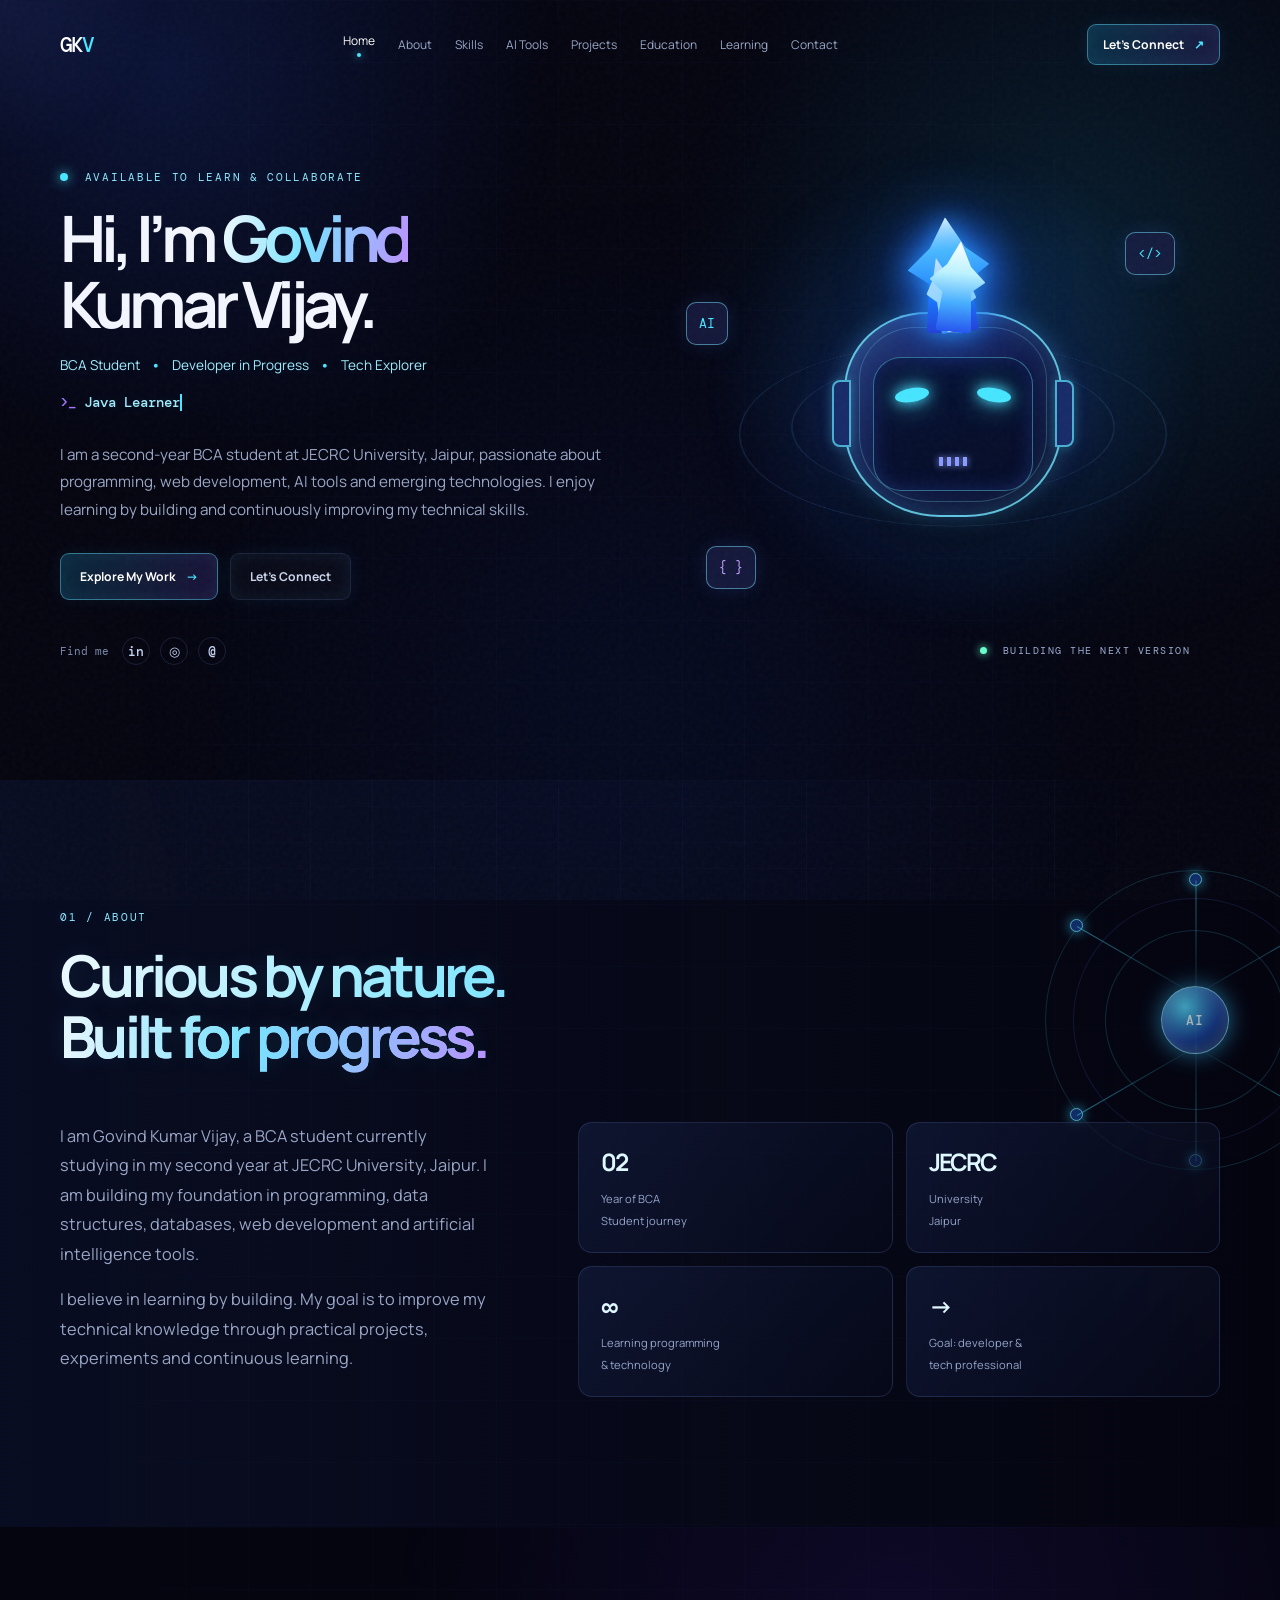
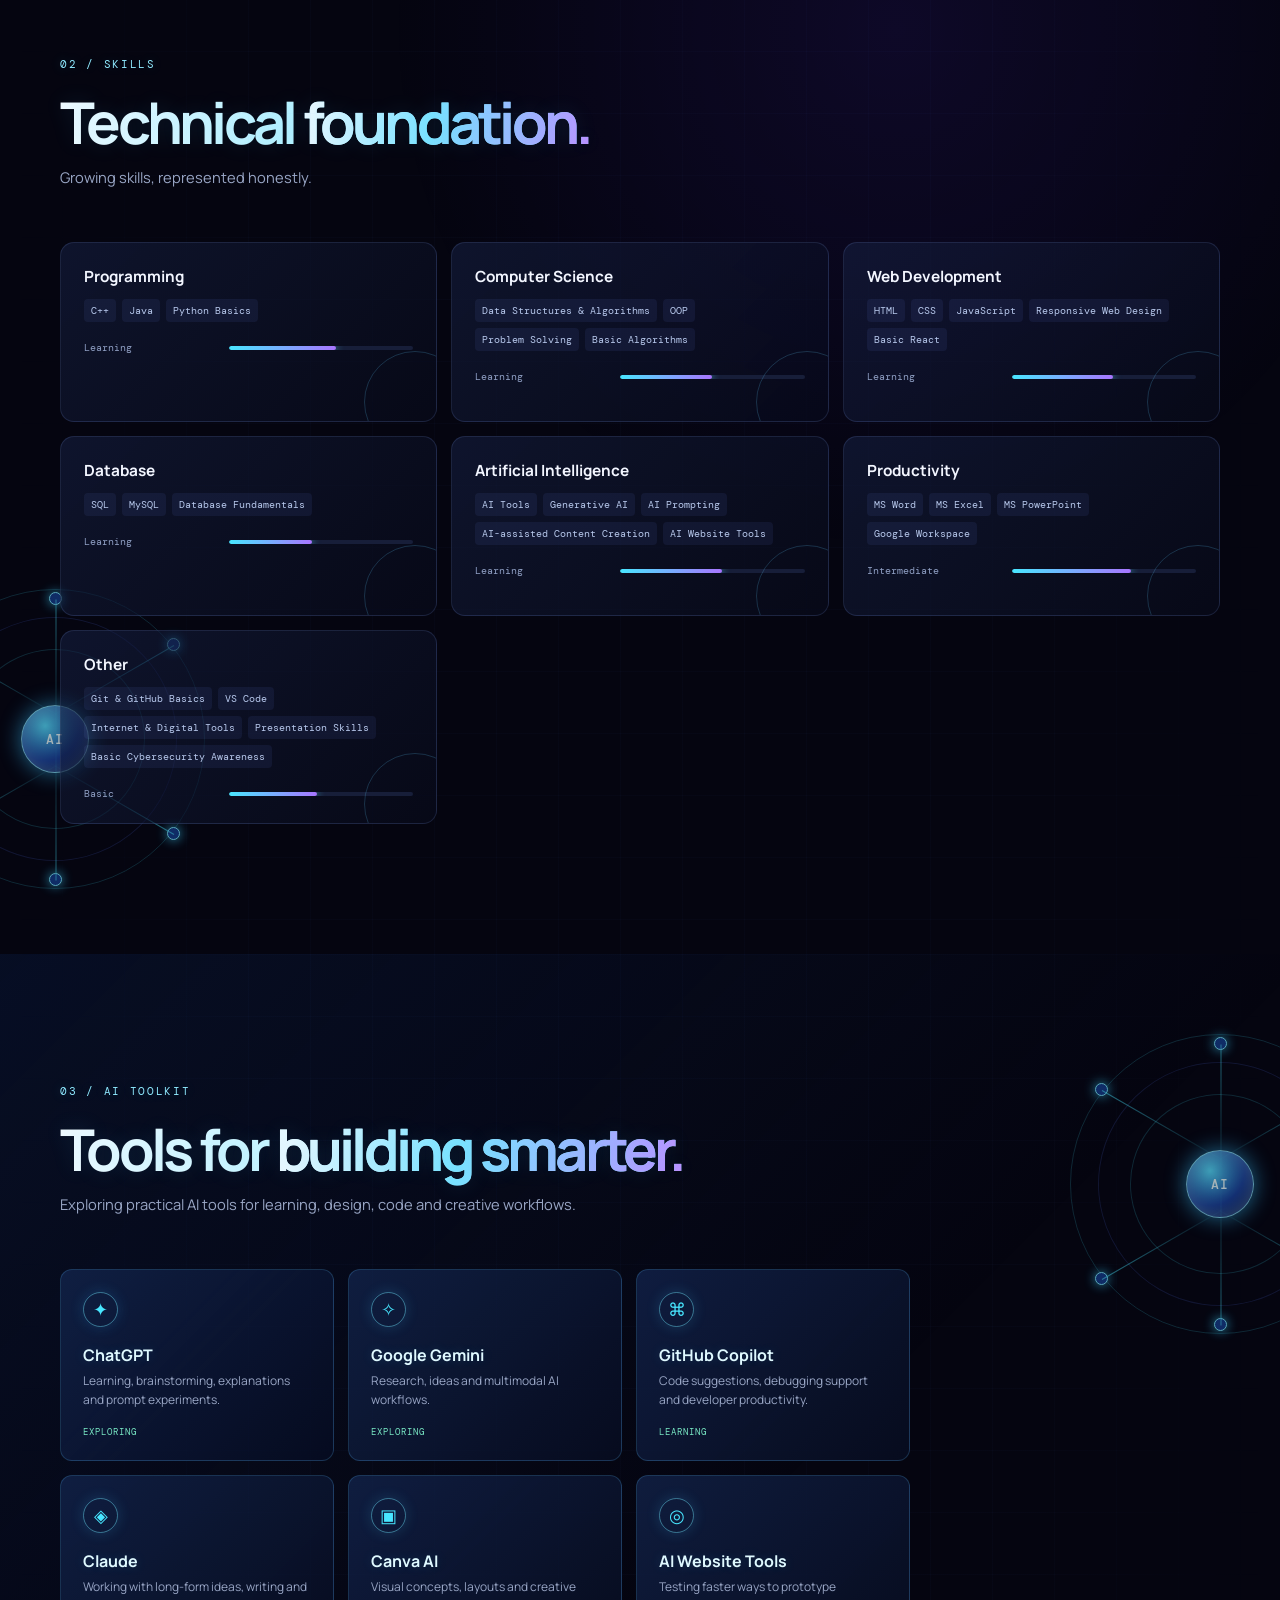
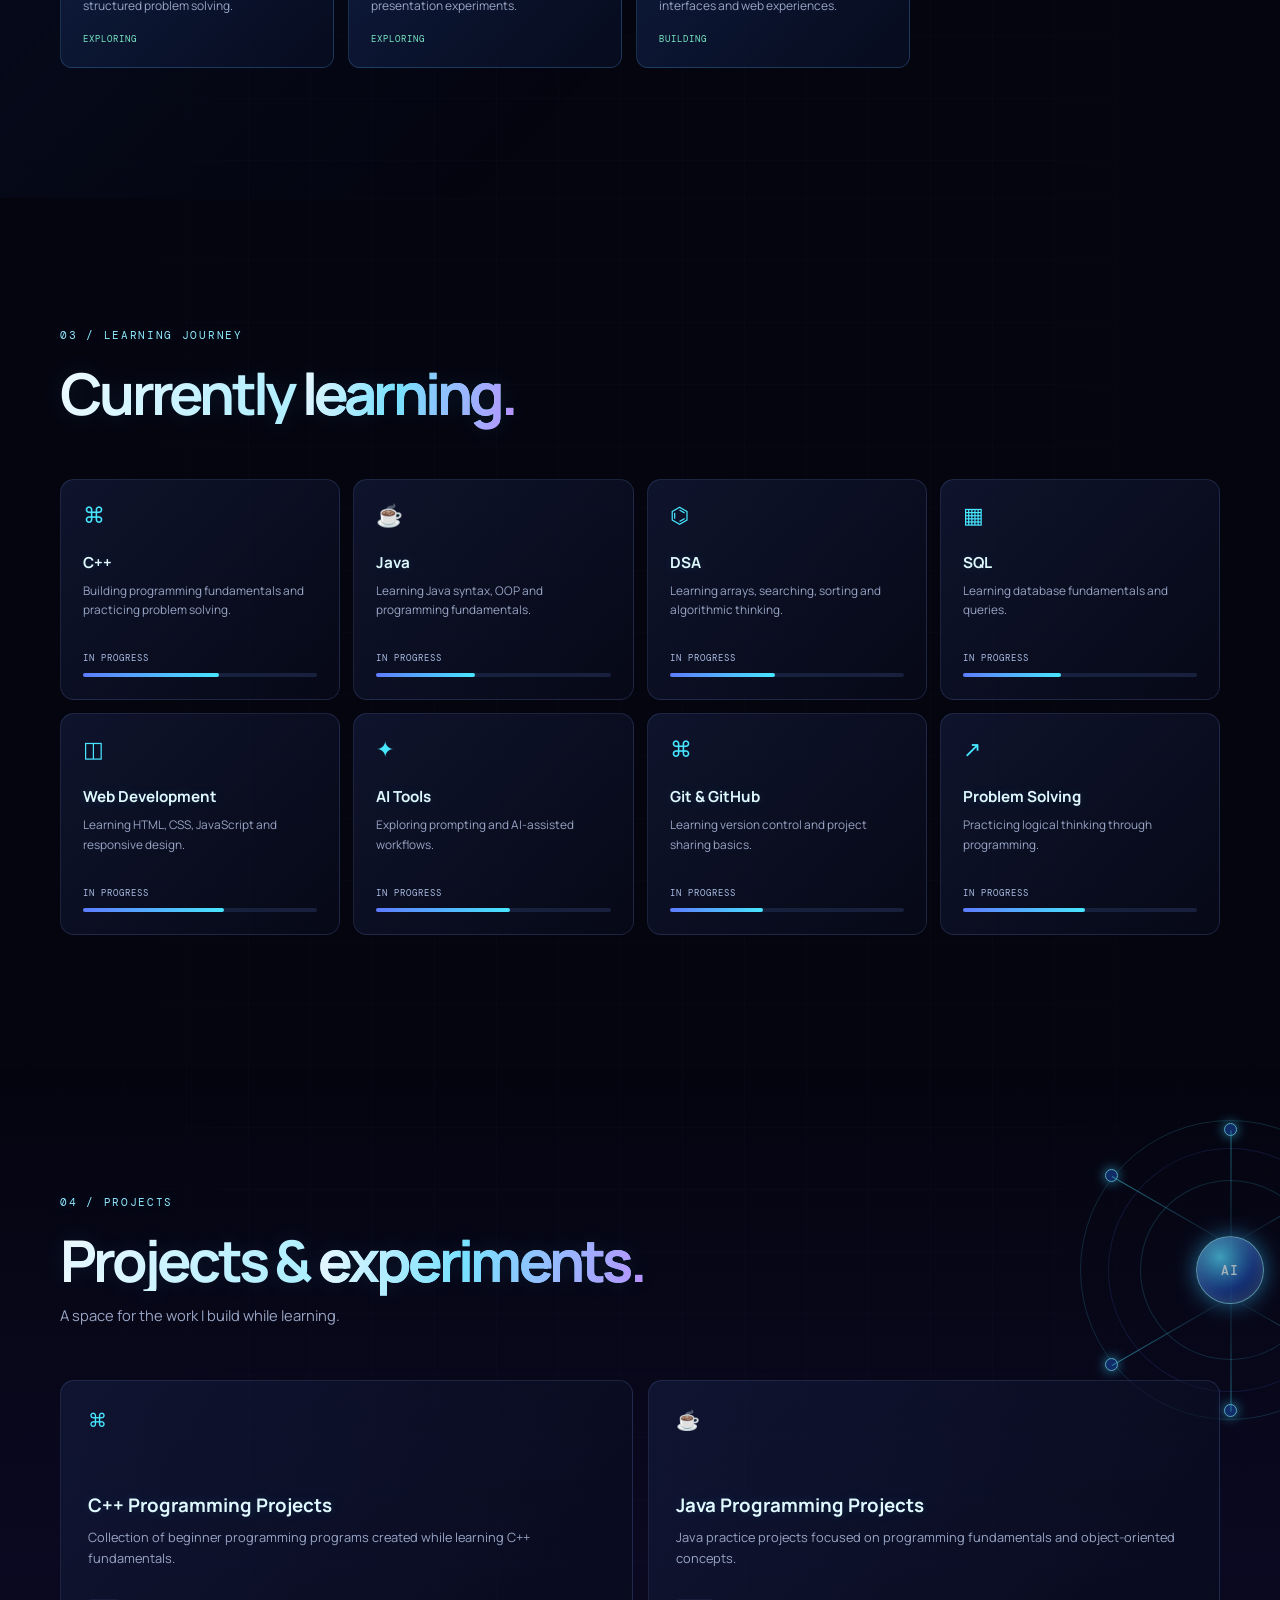
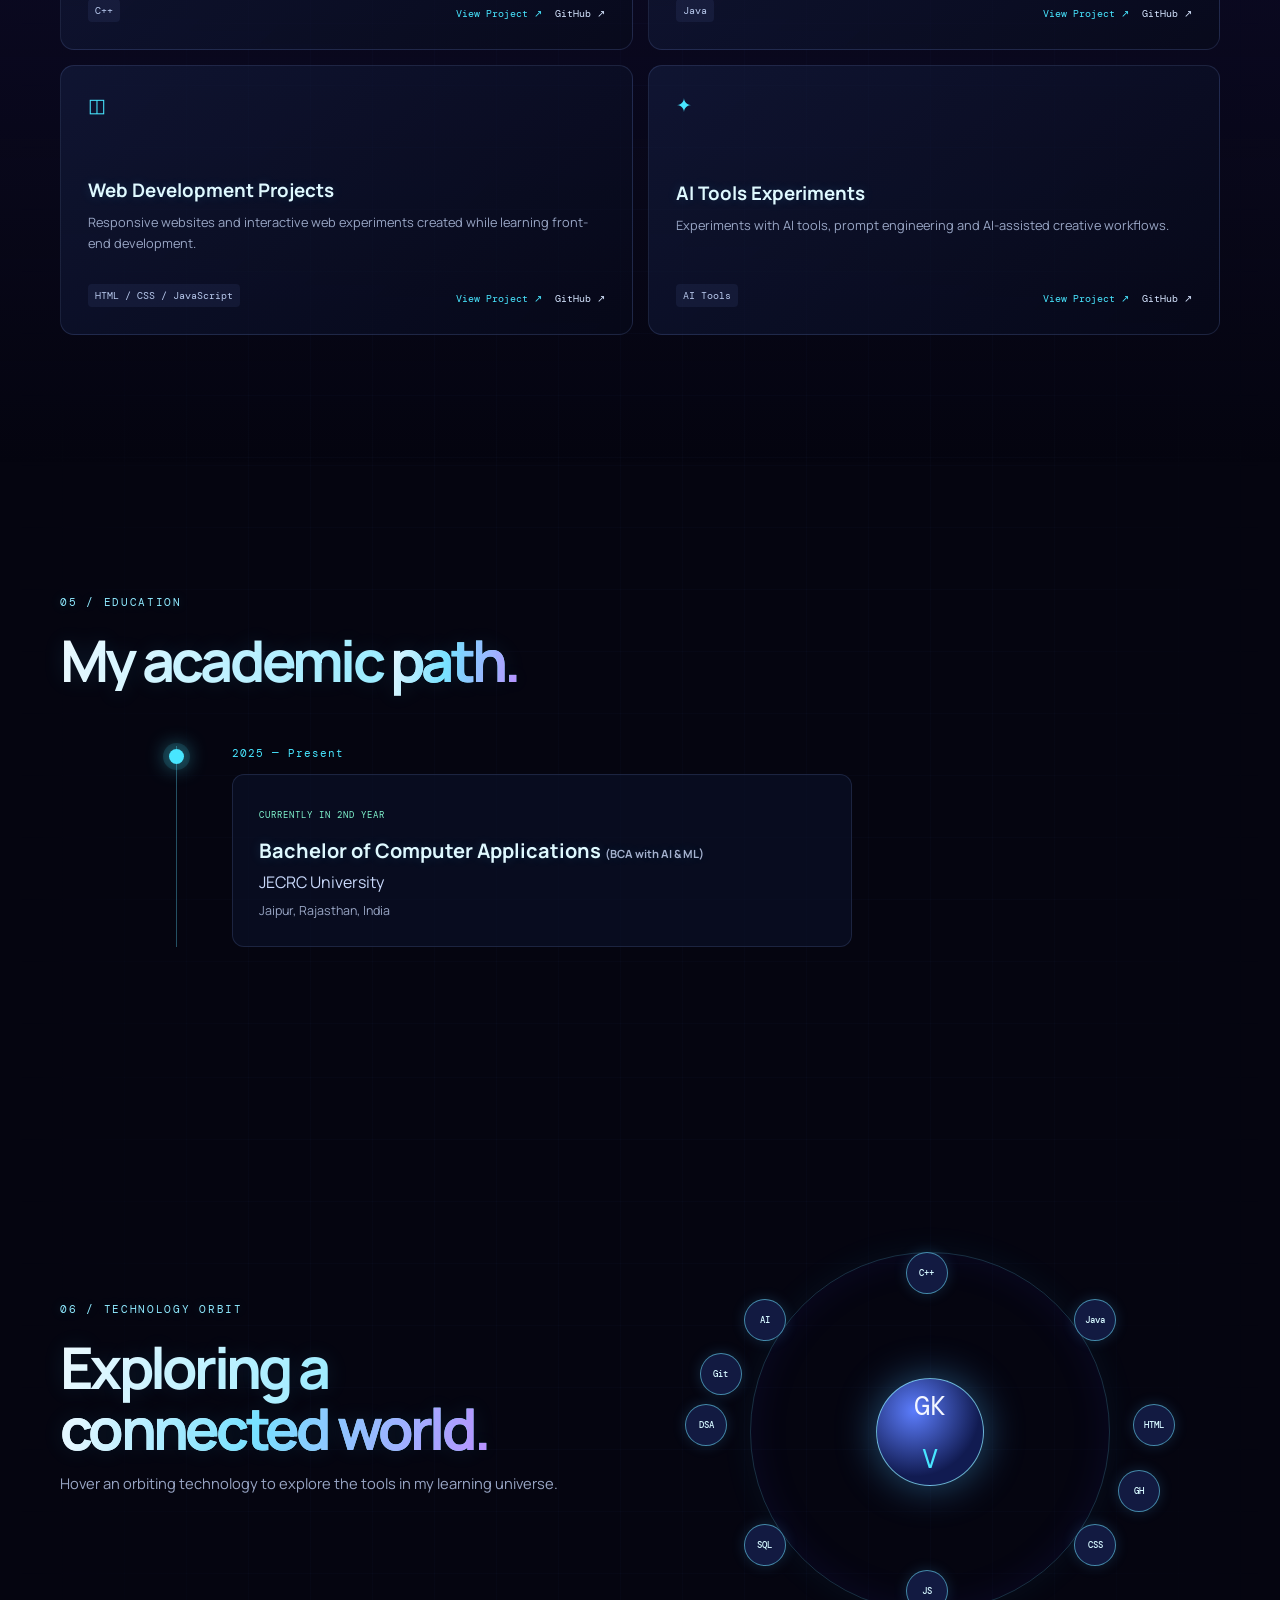
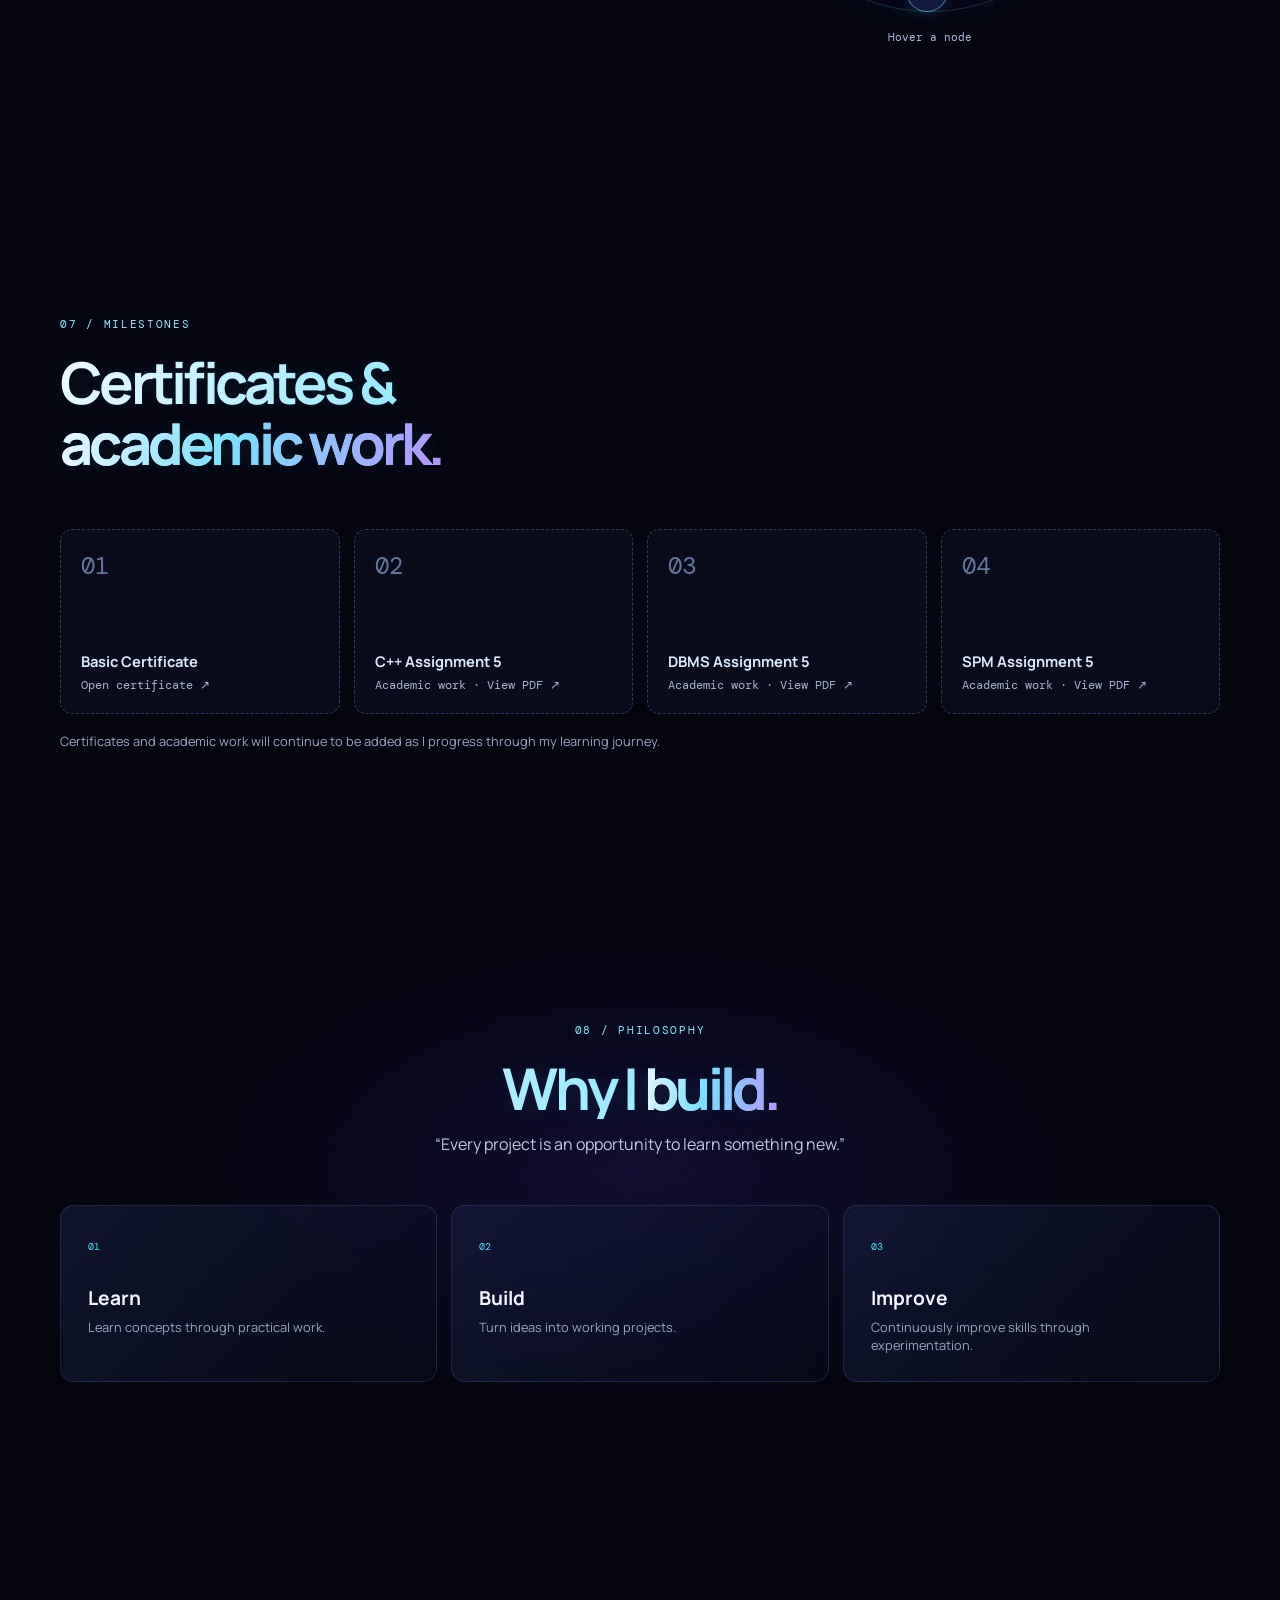
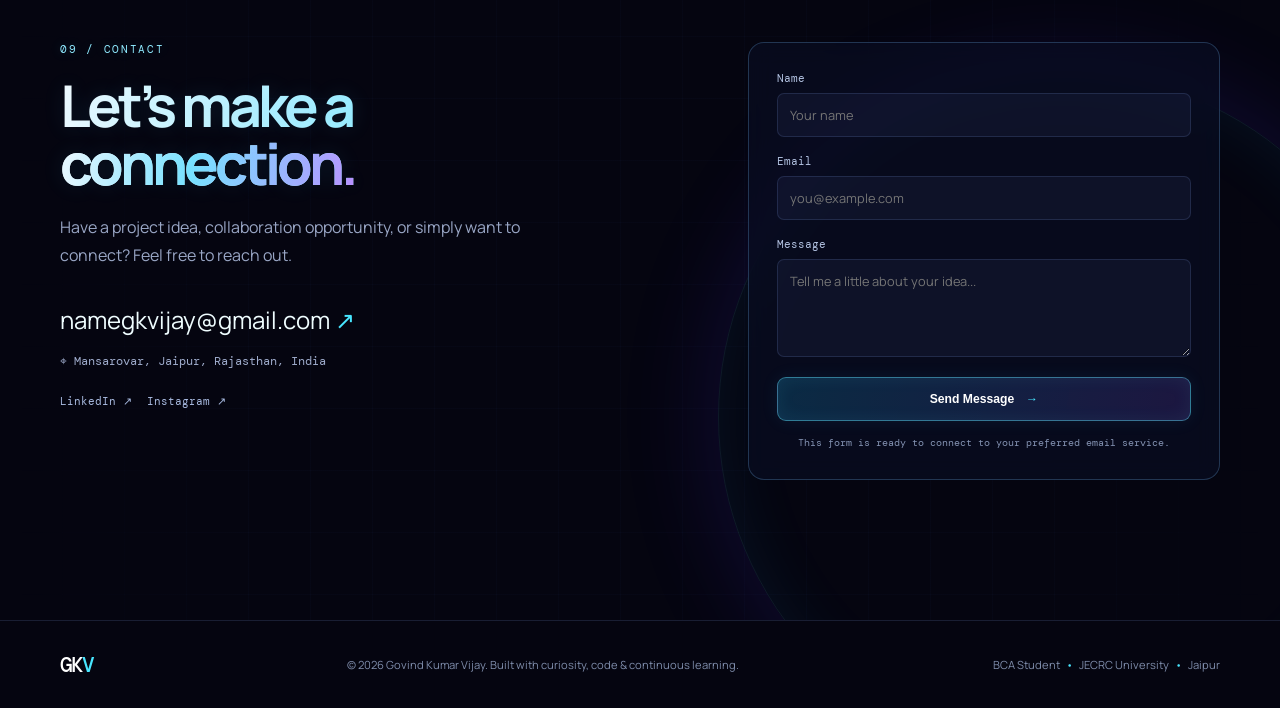
==== index.html @ e56b98c5 "Add files via upload" ====
<!doctype html>
<html lang="en">
<head>
  <meta charset="UTF-8" />
  <meta name="viewport" content="width=device-width, initial-scale=1.0" />
  <meta name="description" content="Govind Kumar Vijay — BCA student, developer in progress and technology learner." />
  <title>Govind Kumar Vijay | Portfolio</title>
  <link rel="preconnect" href="https://fonts.googleapis.com" />
  <link rel="preconnect" href="https://fonts.gstatic.com" crossorigin />
  <link href="https://fonts.googleapis.com/css2?family=DM+Mono:wght@400;500&family=Manrope:wght@400;500;600;700;800&display=swap" rel="stylesheet" />
  <link rel="stylesheet" href="style.css" />
</head>
<body>
  <div class="cursor-aura" aria-hidden="true"></div>
  <div class="cursor-flame-layer" aria-hidden="true"></div>
  <div class="noise" aria-hidden="true"></div>
  <header class="nav-wrap">
    <nav class="nav container" aria-label="Main navigation">
      <a class="brand" href="#home" aria-label="Govind Kumar Vijay home">GK<span>V</span></a>
      <button class="menu-toggle" aria-expanded="false" aria-label="Open menu"><i></i><i></i><i></i></button>
      <div class="nav-links">
        <a class="active" href="#home">Home</a><a href="#about">About</a><a href="#skills">Skills</a><a href="#ai-tools">AI Tools</a><a href="#projects">Projects</a><a href="#education">Education</a><a href="#learning">Learning</a><a href="#contact">Contact</a>
      </div>
      <a class="nav-cta magnetic" href="#contact">Let's Connect <span>↗</span></a>
    </nav>
  </header>

  <main>
    <section id="home" class="hero section-grid">
      <div class="container hero-layout">
        <div class="hero-copy reveal">
          <p class="eyebrow"><span></span> Available to learn &amp; collaborate</p>
          <h1>Hi, I’m <em>Govind</em><br />Kumar Vijay.</h1>
          <p class="hero-role">BCA Student <b>•</b> Developer in Progress <b>•</b> Tech Explorer</p>
          <div class="type-line"><span class="prompt">&gt;_</span><span id="typing"></span><span class="caret"></span></div>
          <p class="lead">I am a second-year BCA student at JECRC University, Jaipur, passionate about programming, web development, AI tools and emerging technologies. I enjoy learning by building and continuously improving my technical skills.</p>
          <div class="hero-actions"><a href="#projects" class="button primary magnetic">Explore My Work <span>→</span></a><a href="#contact" class="button ghost">Let’s Connect</a></div>
          <div class="socials"><span>Find me</span><a href="https://www.linkedin.com/in/govind-vijay-6130a7372" target="_blank" rel="noopener">in</a><a href="https://www.instagram.com/namegkv" target="_blank" rel="noopener">◎</a><a href="mailto:namegkvijay@gmail.com">@</a></div>
        </div>
        <div class="hero-visual reveal" aria-label="Holographic developer workspace illustration">
          <div class="orbit orbit-one"></div><div class="orbit orbit-two"></div>
          <div class="code-chip chip-one">&lt;/&gt;</div><div class="code-chip chip-two">{ }</div><div class="code-chip chip-three">AI</div>
          <div class="robot-stage" tabindex="0" aria-label="Interactive robot head illustration">
            <div class="aura-flame" aria-hidden="true"><i></i><i></i><i></i><i></i><span></span></div>
            <div class="robot-head">
              <span class="antenna"></span>
              <span class="ear ear-left"></span><span class="ear ear-right"></span>
              <div class="robot-face"><div class="robot-eyes"><i></i><i></i></div><div class="robot-mouth"><i></i><i></i><i></i><i></i></div></div>
            </div>
            <div class="robot-aura" aria-hidden="true"></div>
          </div>
          <div class="visual-caption"><span class="pulse"></span> BUILDING THE NEXT VERSION</div>
        </div>
      </div>
    </section>

    <section id="about" class="section about section-grid"><div class="ai-web ai-web-about" aria-hidden="true"><span class="ai-core">AI</span><i></i><i></i><i></i><i></i><i></i><i></i></div><div class="container">
      <div class="section-head reveal"><p class="eyebrow">01 / About</p><h2>Curious by nature.<br /><em>Built for progress.</em></h2></div>
      <div class="about-layout"><div class="about-copy reveal"><p>I am Govind Kumar Vijay, a BCA student currently studying in my second year at JECRC University, Jaipur. I am building my foundation in programming, data structures, databases, web development and artificial intelligence tools.</p><p>I believe in learning by building. My goal is to improve my technical knowledge through practical projects, experiments and continuous learning.</p></div><div class="stat-grid reveal"><article><strong>02</strong><span>Year of BCA<br />Student journey</span></article><article><strong>JECRC</strong><span>University<br />Jaipur</span></article><article><strong>∞</strong><span>Learning programming<br />&amp; technology</span></article><article><strong>→</strong><span>Goal: developer &amp;<br />tech professional</span></article></div></div>
    </div></section>

    <section id="skills" class="section skills section-grid"><div class="ai-web ai-web-skills" aria-hidden="true"><span class="ai-core">AI</span><i></i><i></i><i></i><i></i><i></i><i></i></div><div class="container"><div class="section-head reveal"><p class="eyebrow">02 / Skills</p><h2>Technical <em>foundation.</em></h2><p>Growing skills, represented honestly.</p></div><div id="skills-grid" class="skills-grid"></div></div></section>

    <section id="ai-tools" class="section ai-tools section-grid"><div class="ai-web ai-web-tools" aria-hidden="true"><span class="ai-core">AI</span><i></i><i></i><i></i><i></i><i></i><i></i></div><div class="container"><div class="section-head reveal"><p class="eyebrow">03 / AI Toolkit</p><h2>Tools for <em>building smarter.</em></h2><p>Exploring practical AI tools for learning, design, code and creative workflows.</p></div><div class="ai-tools-grid reveal"><article class="ai-tool-card"><span class="tool-mark">✦</span><div><h3>ChatGPT</h3><p>Learning, brainstorming, explanations and prompt experiments.</p></div><span class="tool-status">EXPLORING</span></article><article class="ai-tool-card"><span class="tool-mark">✧</span><div><h3>Google Gemini</h3><p>Research, ideas and multimodal AI workflows.</p></div><span class="tool-status">EXPLORING</span></article><article class="ai-tool-card"><span class="tool-mark">⌘</span><div><h3>GitHub Copilot</h3><p>Code suggestions, debugging support and developer productivity.</p></div><span class="tool-status">LEARNING</span></article><article class="ai-tool-card"><span class="tool-mark">◈</span><div><h3>Claude</h3><p>Working with long-form ideas, writing and structured problem solving.</p></div><span class="tool-status">EXPLORING</span></article><article class="ai-tool-card"><span class="tool-mark">▣</span><div><h3>Canva AI</h3><p>Visual concepts, layouts and creative presentation experiments.</p></div><span class="tool-status">EXPLORING</span></article><article class="ai-tool-card"><span class="tool-mark">◎</span><div><h3>AI Website Tools</h3><p>Testing faster ways to prototype interfaces and web experiences.</p></div><span class="tool-status">BUILDING</span></article></div></div></section>

    <section id="learning" class="section learning section-grid"><div class="container"><div class="section-head reveal"><p class="eyebrow">03 / Learning Journey</p><h2>Currently <em>learning.</em></h2></div><div id="learning-grid" class="learning-grid"></div></div></section>

    <section id="projects" class="section projects section-grid"><div class="ai-web ai-web-projects" aria-hidden="true"><span class="ai-core">AI</span><i></i><i></i><i></i><i></i><i></i><i></i></div><div class="container"><div class="section-head reveal"><p class="eyebrow">04 / Projects</p><h2>Projects &amp; <em>experiments.</em></h2><p>A space for the work I build while learning.</p></div><div id="projects-grid" class="projects-grid"></div></div></section>

    <section id="education" class="section education section-grid"><div class="container"><div class="section-head reveal"><p class="eyebrow">05 / Education</p><h2>My academic <em>path.</em></h2></div><div class="timeline reveal"><div class="time-node"></div><div class="time-date">2025 — Present</div><div class="time-card"><span class="status">CURRENTLY IN 2ND YEAR</span><h3>Bachelor of Computer Applications <small>(BCA with AI &amp; ML)</small></h3><p>JECRC University</p><span>Jaipur, Rajasthan, India</span></div></div></div></section>

    <section class="section orbit-section section-grid"><div class="container orbit-layout"><div class="section-head reveal"><p class="eyebrow">06 / Technology Orbit</p><h2>Exploring a<br /><em>connected world.</em></h2><p>Hover an orbiting technology to explore the tools in my learning universe.</p></div><div class="tech-orbit reveal"><div class="orbit-ring"></div><div class="orbit-center">GK<span>V</span></div><div class="orbit-items"><button data-tech="C++ — programming fundamentals">C++</button><button data-tech="Java — OOP &amp; core syntax">Java</button><button data-tech="HTML — semantic structure">HTML</button><button data-tech="CSS — responsive styling">CSS</button><button data-tech="JavaScript — web interactivity">JS</button><button data-tech="SQL — database querying">SQL</button><button data-tech="DSA — algorithmic thinking">DSA</button><button data-tech="AI — tools &amp; workflows">AI</button><button data-tech="Git — version control basics">Git</button><button data-tech="GitHub — project sharing">GH</button></div><p class="tech-tooltip">Hover a node</p></div></div></section>

    <section class="section certificates section-grid"><div class="container"><div class="section-head reveal"><p class="eyebrow">07 / Milestones</p><h2>Certificates &amp;<br /><em>academic work.</em></h2></div><div class="certificate-grid reveal"><a class="certificate certificate-link" href="assets/documents/govind-kumar-vijay-certificate.pdf" target="_blank"><span>01</span><div><strong>Basic Certificate</strong><p>Open certificate ↗</p></div></a><a class="certificate certificate-link" href="assets/documents/cpp-assignment-5.pdf" target="_blank"><span>02</span><div><strong>C++ Assignment 5</strong><p>Academic work · View PDF ↗</p></div></a><a class="certificate certificate-link" href="assets/documents/dbms-assignment-5.pdf" target="_blank"><span>03</span><div><strong>DBMS Assignment 5</strong><p>Academic work · View PDF ↗</p></div></a><a class="certificate certificate-link" href="assets/documents/spm-assignment-5.pdf" target="_blank"><span>04</span><div><strong>SPM Assignment 5</strong><p>Academic work · View PDF ↗</p></div></a></div><p class="future-note">Certificates and academic work will continue to be added as I progress through my learning journey.</p></div></section>

    <section class="section why section-grid"><div class="container"><div class="why-intro reveal"><p class="eyebrow">08 / Philosophy</p><h2>Why I <em>build.</em></h2><p>“Every project is an opportunity to learn something new.”</p></div><div class="why-cards reveal"><article><b>01</b><h3>Learn</h3><p>Learn concepts through practical work.</p></article><article><b>02</b><h3>Build</h3><p>Turn ideas into working projects.</p></article><article><b>03</b><h3>Improve</h3><p>Continuously improve skills through experimentation.</p></article></div></div></section>

    <section id="contact" class="section contact section-grid"><div class="contact-orb"></div><div class="container contact-layout"><div class="contact-copy reveal"><p class="eyebrow">09 / Contact</p><h2>Let’s make a<br /><em>connection.</em></h2><p>Have a project idea, collaboration opportunity, or simply want to connect? Feel free to reach out.</p><a class="email-link" href="mailto:namegkvijay@gmail.com">namegkvijay@gmail.com <span>↗</span></a><p class="location">⌖ Mansarovar, Jaipur, Rajasthan, India</p><div class="contact-social"><a href="https://www.linkedin.com/in/govind-vijay-6130a7372" target="_blank" rel="noopener">LinkedIn ↗</a><a href="https://www.instagram.com/namegkv" target="_blank" rel="noopener">Instagram ↗</a></div></div><form class="contact-form reveal" id="contact-form" novalidate><label>Name<input required name="name" placeholder="Your name" /></label><label>Email<input required name="email" type="email" placeholder="you@example.com" /></label><label>Message<textarea required name="message" rows="4" placeholder="Tell me a little about your idea..."></textarea></label><button class="button primary magnetic" type="submit">Send Message <span>→</span></button><p class="form-note" id="form-note">This form is ready to connect to your preferred email service.</p></form></div></section>
  </main>
  <footer><div class="container"><a class="brand" href="#home">GK<span>V</span></a><p>© 2026 Govind Kumar Vijay. Built with curiosity, code &amp; continuous learning.</p><span>BCA Student <i>•</i> JECRC University <i>•</i> Jaipur</span></div></footer>
  <script src="script.js"></script>
</body>
</html>
---- style.css ----
/* Portfolio system: dark aura, deliberately restrained for readability. */
:root{--bg:#050510;--panel:#0b1020;--text:#f3f6ff;--muted:#99a6c5;--line:rgba(141,171,255,.15);--cyan:#48e6ff;--blue:#5e7cff;--violet:#a875ff;--font:'Manrope',sans-serif;--mono:'DM Mono',monospace}*{box-sizing:border-box}html{scroll-behavior:smooth}body{margin:0;background:var(--bg);color:var(--text);font-family:var(--font);overflow-x:hidden}body:before{content:'';position:fixed;inset:0;background:radial-gradient(circle at 13% 8%,rgba(83,80,255,.12),transparent 25rem),radial-gradient(circle at 84% 28%,rgba(34,200,255,.09),transparent 25rem);pointer-events:none;z-index:-2}.noise{position:fixed;inset:0;pointer-events:none;opacity:.035;z-index:5;background-image:url("data:image/svg+xml,%3Csvg viewBox='0 0 220 220' xmlns='http://www.w3.org/2000/svg'%3E%3Cfilter id='n'%3E%3CfeTurbulence type='fractalNoise' baseFrequency='.9' numOctaves='3' stitchTiles='stitch'/%3E%3C/filter%3E%3Crect width='100%25' height='100%25' filter='url(%23n)' opacity='.9'/%3E%3C/svg%3E")}.container{width:min(1160px,calc(100% - 48px));margin:auto}.section{position:relative;padding:130px 0;overflow:hidden}.section-grid:before{content:'';position:absolute;inset:0;background-image:linear-gradient(rgba(104,149,255,.025) 1px,transparent 1px),linear-gradient(90deg,rgba(104,149,255,.025) 1px,transparent 1px);background-size:62px 62px;mask-image:linear-gradient(to right,transparent,black 20%,black 80%,transparent);pointer-events:none}.nav-wrap{position:fixed;z-index:10;top:0;left:0;width:100%;padding:18px 0;transition:.3s}.nav-wrap.scrolled{background:rgba(5,5,16,.72);backdrop-filter:blur(18px);border-bottom:1px solid var(--line);padding:10px 0}.nav{height:52px;display:flex;align-items:center;justify-content:space-between}.brand{font-family:var(--mono);font-weight:500;font-size:1.3rem;text-decoration:none;color:#fff;letter-spacing:-2px}.brand span{color:var(--cyan)}.nav-links{display:flex;align-items:center;gap:23px}.nav-links a{font-size:.75rem;color:var(--muted);text-decoration:none;transition:.2s}.nav-links a:hover,.nav-links a.active{color:white}.nav-links a.active:after{content:'';display:block;width:4px;height:4px;margin:4px auto 0;border-radius:50%;background:var(--cyan);box-shadow:0 0 8px var(--cyan)}.nav-cta,.button{border:1px solid rgba(99,230,255,.44);background:linear-gradient(100deg,rgba(30,192,255,.18),rgba(138,88,255,.16));box-shadow:inset 0 0 18px rgba(84,216,255,.08),0 0 18px rgba(59,188,255,.08);color:#fff;text-decoration:none;border-radius:9px;padding:11px 15px;font-size:.76rem;font-weight:700;transition:.25s}.nav-cta:hover,.button.primary:hover{box-shadow:0 0 25px rgba(81,218,255,.28);transform:translateY(-2px)}.nav-cta span,.button span{margin-left:8px;color:var(--cyan)}.menu-toggle{display:none}.hero{min-height:780px;padding:135px 0 80px;display:flex;align-items:center}.hero:after{content:'';position:absolute;width:520px;height:520px;border-radius:50%;right:5%;top:130px;background:radial-gradient(circle,rgba(92,72,255,.21),transparent 65%);filter:blur(15px);animation:breathe 6s ease-in-out infinite}.hero-layout{display:grid;grid-template-columns:1.08fr .92fr;align-items:center;position:relative;z-index:1}.eyebrow{font-family:var(--mono);font-size:.68rem;letter-spacing:1.7px;text-transform:uppercase;color:#aab9dd;margin:0 0 21px}.eyebrow span{display:inline-block;width:8px;height:8px;background:var(--cyan);border-radius:50%;margin-right:8px;box-shadow:0 0 12px var(--cyan)}h1,h2,h3,p{margin-top:0}h1{font-size:clamp(3rem,5vw,5.25rem);line-height:1.04;letter-spacing:-.08em;margin:0 0 18px}em{font-style:normal;background:linear-gradient(100deg,#e9f8ff 5%,#7be3ff 45%,#bd91ff);-webkit-background-clip:text;background-clip:text;color:transparent}.hero-role{font-size:.85rem;color:#b3c1df;margin:0 0 20px}.hero-role b{color:var(--cyan);margin:0 8px}.type-line{font:500 .85rem var(--mono);height:27px;color:var(--cyan)}.prompt{color:var(--violet);margin-right:8px}.caret{border-right:2px solid var(--cyan);animation:blink .8s step-end infinite}.lead{font-size:.95rem;line-height:1.8;color:var(--muted);max-width:570px;margin:20px 0 30px}.hero-actions{display:flex;gap:12px}.button{display:inline-block;padding:14px 19px}.button.ghost{background:rgba(255,255,255,.025);border-color:var(--line);color:#cbd5ec}.socials{display:flex;gap:10px;align-items:center;margin-top:37px}.socials span{font: .68rem var(--mono);color:#7b89aa;margin-right:3px}.socials a{width:28px;height:28px;display:grid;place-items:center;border:1px solid var(--line);border-radius:50%;text-decoration:none;color:#c5d4f4;font:500 .8rem var(--mono);transition:.2s}.socials a:hover{color:var(--cyan);border-color:var(--cyan);box-shadow:0 0 13px rgba(72,230,255,.25)}.hero-visual{height:480px;position:relative;perspective:1000px}.orbit{position:absolute;border:1px solid rgba(94,168,255,.2);border-radius:50%;left:50%;top:50%;transform:translate(-50%,-50%) rotateX(65deg);animation:spin 11s linear infinite}.orbit-one{width:420px;height:420px}.orbit-two{width:320px;height:320px;animation-direction:reverse;animation-duration:8s}.holo-laptop{position:absolute;width:350px;left:50%;top:52%;transform:translate(-50%,-50%) rotateX(7deg) rotateY(-13deg);filter:drop-shadow(0 35px 25px rgba(0,0,0,.65));animation:float 5s ease-in-out infinite}.screen{height:225px;border:2px solid rgba(106,235,255,.65);border-radius:13px 13px 4px 4px;background:linear-gradient(135deg,rgba(16,37,78,.92),rgba(12,10,35,.95));box-shadow:inset 0 0 30px rgba(57,171,255,.2),0 0 38px rgba(67,191,255,.2);padding:37px 23px;position:relative;overflow:hidden}.screen:after{content:'';position:absolute;inset:0;background:linear-gradient(110deg,transparent 30%,rgba(135,240,255,.12),transparent 55%);transform:translateX(-100%);animation:scan 5s infinite}.screen-bar{position:absolute;top:13px;left:14px;display:flex;gap:5px}.screen-bar i{width:5px;height:5px;background:#7cf1ff;border-radius:50%}.screen code{font: .63rem/1.8 var(--mono);color:#d6eaff}.screen code b{color:#5d7095;font-weight:400}.screen code span{color:#c698ff}.screen code i{color:#65e3ff;font-style:normal}.brain{position:absolute;right:27px;bottom:25px;width:62px;height:62px;border:1px solid var(--cyan);border-radius:50%;display:grid;place-items:center;color:var(--cyan);font-size:1.7rem;box-shadow:0 0 24px rgba(82,224,255,.45),inset 0 0 18px rgba(123,96,255,.4);animation:breathe 2.8s ease-in-out infinite}.keyboard{height:55px;width:390px;margin-left:-20px;background:linear-gradient(160deg,rgba(65,115,186,.9),rgba(20,21,45,.95));clip-path:polygon(5% 0,95% 0,100% 100%,0 100%);border:1px solid rgba(121,233,255,.5);border-top:none;position:relative}.keyboard:after{content:'';position:absolute;width:48%;height:35%;border:1px solid rgba(102,229,255,.4);left:26%;top:20%;border-radius:3px}.code-chip{position:absolute;border:1px solid rgba(119,226,255,.5);background:rgba(28,32,73,.7);backdrop-filter:blur(8px);border-radius:10px;padding:12px;color:var(--cyan);font: .8rem var(--mono);box-shadow:0 0 20px rgba(80,132,255,.15);animation:float 4s ease-in-out infinite}.chip-one{top:55px;right:45px}.chip-two{bottom:68px;left:20px;animation-delay:-1.3s;color:#c5a0ff}.chip-three{top:125px;left:0;animation-delay:-2.4s}.visual-caption{position:absolute;bottom:0;right:30px;font:.61rem var(--mono);letter-spacing:1.5px;color:#9daed2}.pulse{display:inline-block;width:7px;height:7px;border-radius:50%;background:#65ffcb;box-shadow:0 0 9px #65ffcb;margin-right:8px;animation:blink 1.2s infinite}.section-head{max-width:670px;margin-bottom:55px}.section-head h2,.why-intro h2{font-size:clamp(2.4rem,4.5vw,4.3rem);line-height:1.06;letter-spacing:-.065em;margin:0 0 14px}.section-head>p:last-child{color:var(--muted);font-size:.92rem}.about{background:linear-gradient(90deg,rgba(15,24,57,.44),transparent)}.about-layout{display:grid;grid-template-columns:.8fr 1.2fr;gap:90px;align-items:start}.about-copy p{color:var(--muted);font-size:1.02rem;line-height:1.8}.stat-grid{display:grid;grid-template-columns:1fr 1fr;gap:13px}.stat-grid article,.skill-card,.learning-card,.project-card,.why-cards article{background:linear-gradient(135deg,rgba(22,32,67,.56),rgba(8,11,28,.6));border:1px solid var(--line);border-radius:14px;position:relative;overflow:hidden}.stat-grid article{padding:22px}.stat-grid strong{display:block;font-size:1.5rem;letter-spacing:-.07em;color:#dff7ff;margin-bottom:8px}.stat-grid span{font-size:.7rem;line-height:1.5;color:#94a5ca}.skills{background:radial-gradient(ellipse at 70% 10%,rgba(98,48,255,.1),transparent 40%)}.skills-grid{display:grid;grid-template-columns:repeat(3,1fr);gap:14px}.skill-card{padding:23px;min-height:180px;transition:.3s}.skill-card:hover,.learning-card:hover,.project-card:hover{border-color:rgba(102,229,255,.55);transform:translateY(-5px);box-shadow:0 15px 35px rgba(23,49,115,.19)}.skill-card:after{content:'';position:absolute;right:-30px;bottom:-32px;width:100px;height:100px;border:1px solid rgba(103,210,255,.2);border-radius:50%}.skill-card h3{font-size:.96rem;margin-bottom:12px}.tags{display:flex;flex-wrap:wrap;gap:6px}.tags span{font:.62rem var(--mono);color:#b8c9ed;background:rgba(128,152,255,.08);padding:5px 7px;border-radius:4px}.level{display:flex;align-items:center;justify-content:space-between;margin-top:19px;font:.62rem var(--mono);color:#91a1c5}.meter{height:4px;background:#171e39;border-radius:5px;width:56%;overflow:hidden}.meter i{height:100%;display:block;width:var(--w);background:linear-gradient(90deg,var(--cyan),var(--violet));box-shadow:0 0 8px var(--cyan);border-radius:5px}.learning-grid{display:grid;grid-template-columns:repeat(4,1fr);gap:13px}.learning-card{padding:22px;min-height:205px}.learning-card .icon{font:1.35rem var(--mono);color:var(--cyan)}.learning-card h3{font-size:.95rem;margin:22px 0 8px}.learning-card p{font-size:.74rem;line-height:1.65;color:var(--muted);min-height:52px}.progress-label{font:.57rem var(--mono);color:#aabde3;letter-spacing:1px}.progress{height:4px;background:#17203d;margin-top:7px;border-radius:3px}.progress i{display:block;height:100%;width:var(--w);border-radius:3px;background:linear-gradient(90deg,var(--blue),var(--cyan))}.projects{background:linear-gradient(180deg,transparent,rgba(24,19,71,.31),transparent)}.projects-grid{display:grid;grid-template-columns:repeat(2,1fr);gap:15px}.project-card{padding:27px;min-height:270px;display:flex;flex-direction:column;transition:.3s}.project-icon{font:1.2rem var(--mono);color:var(--cyan);margin-bottom:auto}.project-card h3{font-size:1.17rem;margin:23px 0 9px}.project-card p{font-size:.8rem;line-height:1.65;color:var(--muted);min-height:40px}.project-bottom{display:flex;align-items:center;justify-content:space-between;margin-top:17px}.project-links a{font:.65rem var(--mono);text-decoration:none;color:#d6e5ff;margin-left:13px}.project-links a:first-child{color:var(--cyan)}.timeline{margin-left:10%;padding:0 0 0 55px;border-left:1px solid rgba(94,222,255,.35);position:relative}.time-node{position:absolute;width:15px;height:15px;background:var(--cyan);border-radius:50%;left:-8px;top:3px;box-shadow:0 0 0 6px rgba(72,230,255,.13),0 0 21px var(--cyan)}.time-date{font:.7rem var(--mono);letter-spacing:1px;color:var(--cyan);margin-bottom:14px}.time-card{max-width:620px;padding:26px;border:1px solid var(--line);border-radius:12px;background:rgba(12,17,41,.65)}.status{font:.57rem var(--mono);letter-spacing:1px;color:#80f5cf}.time-card h3{font-size:1.25rem;margin:14px 0 7px}.time-card h3 small{font-size:.7rem;color:#a4b1ce}.time-card p{margin:0 0 5px;color:#c9d9fb}.time-card>span:last-child{font-size:.78rem;color:var(--muted)}.orbit-layout{display:grid;grid-template-columns:1fr 1fr;align-items:center}.tech-orbit{height:450px;position:relative;display:grid;place-items:center}.orbit-ring{width:360px;height:360px;border:1px solid rgba(99,209,255,.21);border-radius:50%;box-shadow:inset 0 0 40px rgba(74,67,255,.09),0 0 35px rgba(56,200,255,.06)}.orbit-center{position:absolute;width:108px;height:108px;border-radius:50%;display:grid;place-items:center;background:radial-gradient(circle at 35% 30%,#5c7dfd,#111b51 65%);border:1px solid rgba(138,235,255,.7);font:1.7rem var(--mono);box-shadow:0 0 40px rgba(74,179,255,.43)}.orbit-center span{color:var(--cyan)}.orbit-items{position:absolute;inset:45px;animation:spin 25s linear infinite}.orbit-items button{position:absolute;width:42px;height:42px;border:1px solid rgba(109,227,255,.55);background:rgba(20,29,71,.9);color:#d6f8ff;border-radius:50%;font:500 .58rem var(--mono);cursor:pointer;box-shadow:0 0 14px rgba(79,183,255,.18);animation:unspin 25s linear infinite}.orbit-items button:hover{background:#344a98;color:#fff;box-shadow:0 0 25px var(--cyan)}.orbit-items button:nth-child(1){top:0;left:45%}.orbit-items button:nth-child(2){top:13%;right:12%}.orbit-items button:nth-child(3){top:42%;right:0}.orbit-items button:nth-child(4){bottom:13%;right:12%}.orbit-items button:nth-child(5){bottom:0;left:45%}.orbit-items button:nth-child(6){bottom:13%;left:12%}.orbit-items button:nth-child(7){top:42%;left:0}.orbit-items button:nth-child(8){top:13%;left:12%}.orbit-items button:nth-child(9){top:28%;left:3%}.orbit-items button:nth-child(10){bottom:28%;right:3%}.tech-orbit:has(button:hover) .orbit-items,.tech-orbit:has(button:hover) .orbit-items button{animation-play-state:paused}.tech-tooltip{position:absolute;bottom:2px;font:.68rem var(--mono);color:#adbedf}.certificate-grid{display:grid;grid-template-columns:repeat(3,1fr);gap:14px}.certificate{height:185px;border:1px dashed rgba(132,167,255,.3);border-radius:12px;background:rgba(19,22,49,.34);padding:20px;display:flex;flex-direction:column;justify-content:space-between}.certificate span{font:1.5rem var(--mono);color:#65769e}.certificate p{font:.76rem var(--mono);color:#a6b5d5;margin:0}.future-note{font-size:.8rem;color:var(--muted);margin-top:18px}.why{background:radial-gradient(ellipse at 50% 45%,rgba(79,52,225,.16),transparent 50%)}.why-intro{text-align:center}.why-intro>p:last-child{font-size:1rem;color:#c1cbe5}.why-cards{display:grid;grid-template-columns:repeat(3,1fr);gap:14px;margin-top:50px}.why-cards article{padding:27px}.why-cards b{font:.65rem var(--mono);color:var(--cyan)}.why-cards h3{font-size:1.2rem;margin:30px 0 7px}.why-cards p{color:var(--muted);font-size:.8rem;margin:0}.contact{padding-bottom:140px}.contact-orb{position:absolute;right:-10%;bottom:-20%;width:690px;height:690px;border:1px solid rgba(101,215,255,.1);border-radius:50%;box-shadow:0 0 100px rgba(88,52,255,.16),inset 0 0 70px rgba(35,193,255,.08);animation:spin 40s linear infinite}.contact-layout{display:grid;grid-template-columns:1.1fr .9fr;gap:110px;position:relative;z-index:1}.contact-copy h2{font-size:clamp(2.6rem,4.5vw,4.3rem);line-height:1;letter-spacing:-.07em;margin-bottom:22px}.contact-copy>p:not(.eyebrow):not(.location){color:var(--muted);line-height:1.7;max-width:490px}.email-link{font-size:clamp(1rem,2vw,1.5rem);color:#effdff;text-decoration:none;display:inline-block;margin:18px 0}.email-link span{color:var(--cyan)}.location{font:.72rem var(--mono);color:#9faccc}.contact-social{display:flex;gap:15px;margin-top:25px}.contact-social a{font:.7rem var(--mono);color:#a9bbe1;text-decoration:none}.contact-form{padding:28px;border:1px solid rgba(117,190,255,.24);border-radius:16px;background:rgba(10,14,35,.68);backdrop-filter:blur(12px)}label{display:block;color:#b2c2e1;font:.68rem var(--mono);margin-bottom:17px}input,textarea{width:100%;margin-top:8px;background:rgba(129,158,255,.06);border:1px solid var(--line);border-radius:7px;color:#eafbff;padding:12px;font: .8rem var(--font);outline:none;resize:vertical}input:focus,textarea:focus{border-color:var(--cyan);box-shadow:0 0 0 3px rgba(72,230,255,.08)}.contact-form .button{width:100%;cursor:pointer}.form-note{font:.62rem/1.5 var(--mono);color:#8493b3;text-align:center;margin:15px 0 0}.form-note.success{color:#78ebc6}footer{border-top:1px solid var(--line);padding:30px 0;color:#7f8dab;font-size:.7rem}footer .container{display:flex;justify-content:space-between;align-items:center;gap:20px}footer p{margin:0;text-align:center}footer i{font-style:normal;color:var(--cyan);margin:0 4px}.cursor-aura{position:fixed;width:350px;height:350px;border-radius:50%;background:radial-gradient(circle,rgba(93,119,255,.1),transparent 65%);transform:translate(-50%,-50%);pointer-events:none;z-index:-1;transition:left .1s,top .1s}.reveal{opacity:0;transform:translateY(25px);transition:opacity .7s ease,transform .7s ease}.reveal.visible{opacity:1;transform:none}@keyframes float{50%{transform:translate(-50%,-54%) rotateX(7deg) rotateY(-9deg)}}@keyframes breathe{50%{opacity:.55;transform:scale(1.08)}}@keyframes spin{to{transform:rotate(360deg)}}@keyframes unspin{to{transform:rotate(-360deg)}}@keyframes blink{50%{opacity:0}}@keyframes scan{to{transform:translateX(120%)}}@media(max-width:800px){.container{width:min(100% - 32px,600px)}.nav-links,.nav-cta{display:none}.menu-toggle{display:flex;flex-direction:column;gap:4px;border:0;background:none;padding:7px;cursor:pointer}.menu-toggle i{width:22px;height:1px;background:#d5eaff}.nav-links.open{display:flex;position:absolute;top:65px;left:16px;right:16px;flex-direction:column;align-items:stretch;padding:16px;background:rgba(9,12,31,.95);backdrop-filter:blur(15px);border:1px solid var(--line);border-radius:12px}.nav-links.open a{padding:9px}.nav-links.open a.active:after{display:none}.hero{padding-top:125px;min-height:auto}.hero-layout,.about-layout,.orbit-layout,.contact-layout{grid-template-columns:1fr;gap:45px}.hero-visual{height:390px;order:-1}.holo-laptop{transform:translate(-50%,-50%) scale(.8)}.orbit-one{width:330px;height:330px}.orbit-two{width:250px;height:250px}.section{padding:85px 0}.skills-grid{grid-template-columns:1fr 1fr}.learning-grid{grid-template-columns:1fr 1fr}.projects-grid{grid-template-columns:1fr}.timeline{margin-left:6px}.orbit-layout .section-head{margin-bottom:0}.contact-layout{gap:50px}footer .container{flex-direction:column}.cursor-aura{display:none}}@media(max-width:450px){.skills-grid,.learning-grid,.stat-grid,.certificate-grid,.why-cards{grid-template-columns:1fr}.hero-visual{height:300px}.holo-laptop{transform:translate(-50%,-50%) scale(.65)}.chip-one{right:0}.chip-three{left:-7px}.orbit-one{width:270px;height:270px}.orbit-two{width:205px;height:205px}.tech-orbit{height:360px}.orbit-ring{width:280px;height:280px}.orbit-items{inset:10px}.orbit-center{width:85px;height:85px}.section-head{margin-bottom:35px}}
.certificate-grid{grid-template-columns:repeat(4,1fr)}.certificate-link{text-decoration:none;transition:.25s}.certificate-link strong{font-size:.92rem;color:#dbeaff;display:block;margin-bottom:6px}.certificate-link:hover{border-color:var(--cyan);transform:translateY(-4px);box-shadow:0 14px 28px rgba(33,142,255,.14)}@media(max-width:800px){.holo-laptop{animation:none}.certificate-grid{grid-template-columns:repeat(2,1fr)}}@media(prefers-reduced-motion:reduce){*,*:before,*:after{animation-duration:.01ms!important;animation-iteration-count:1!important;scroll-behavior:auto!important}.cursor-aura{display:none}}

.robot-stage{position:absolute;inset:30px 0 36px;display:grid;place-items:center;outline:none;isolation:isolate}.robot-head{position:relative;width:218px;height:205px;border:2px solid rgba(113,235,255,.8);border-radius:38% 38% 44% 44%;background:linear-gradient(145deg,#263c82 0%,#111b4c 48%,#090d27 100%);box-shadow:inset 0 0 28px rgba(85,220,255,.23),0 0 25px rgba(75,191,255,.3),0 24px 30px rgba(0,0,0,.4);z-index:2;transition:transform .35s ease,box-shadow .35s ease,filter .35s ease}.robot-head:before{content:'';position:absolute;inset:13px;border:1px solid rgba(141,236,255,.23);border-radius:30% 30% 38% 38%;pointer-events:none}.robot-face{position:absolute;inset:43px 27px 24px;border:1px solid rgba(100,229,255,.45);border-radius:28px;background:rgba(4,12,38,.76);box-shadow:inset 0 0 20px rgba(70,103,255,.25)}.robot-eyes{display:flex;justify-content:space-between;padding:30px 21px 0}.robot-eyes i{display:block;width:34px;height:14px;border-radius:50%;background:var(--cyan);box-shadow:0 0 13px var(--cyan),0 0 28px rgba(72,230,255,.7);transform:skewY(-8deg)}.robot-eyes i:last-child{transform:skewY(8deg)}.robot-mouth{position:absolute;left:50%;bottom:24px;display:flex;gap:4px;transform:translateX(-50%)}.robot-mouth i{width:4px;height:9px;background:#8a9bff;box-shadow:0 0 7px #8a9bff}.ear{position:absolute;top:66px;width:19px;height:67px;border:2px solid rgba(96,229,255,.7);background:#172b69;box-shadow:0 0 12px rgba(72,230,255,.3)}.ear-left{left:-14px;border-radius:8px 0 0 8px}.ear-right{right:-14px;border-radius:0 8px 8px 0}.antenna{position:absolute;left:50%;top:-30px;width:2px;height:31px;background:var(--cyan);box-shadow:0 0 10px var(--cyan);transform:translateX(-50%)}.antenna:before{content:'';position:absolute;top:-9px;left:50%;width:12px;height:12px;border-radius:50%;background:#ffb45c;box-shadow:0 0 8px #ff7a32,0 0 22px rgba(255,112,50,.8);transform:translateX(-50%)}.robot-aura{position:absolute;width:310px;height:220px;border-radius:50%;background:radial-gradient(ellipse,rgba(67,218,255,.22),rgba(102,71,255,.13) 42%,transparent 72%);filter:blur(8px);z-index:0;transition:transform .35s ease,opacity .35s ease}.aura-flame{position:absolute;top:0;left:50%;width:112px;height:125px;transform:translateX(-50%);z-index:3;filter:drop-shadow(0 0 12px rgba(255,102,42,.8));animation:flame-flicker 1.8s ease-in-out infinite}.aura-flame:before,.aura-flame:after,.aura-flame i,.aura-flame span{content:'';position:absolute;bottom:0;left:50%;transform-origin:bottom center;clip-path:polygon(50% 0,72% 27%,100% 43%,76% 55%,82% 100%,18% 100%,25% 57%,0 44%,29% 26%);border-radius:50% 50% 28% 28%}.aura-flame:before{width:82px;height:115px;background:linear-gradient(#ffcf5c,#ff6f3c 65%,#e83d65);transform:translateX(-50%) rotate(-4deg)}.aura-flame:after{width:56px;height:91px;background:linear-gradient(#fff3a6,#ffb32f 52%,#ff5b31);transform:translateX(-50%) rotate(5deg)}.aura-flame i:nth-child(1){width:35px;height:76px;background:#fff2b0;transform:translateX(-50%) rotate(-13deg)}.aura-flame i:nth-child(2){width:30px;height:68px;background:#ffef91;transform:translateX(-50%) rotate(13deg)}.aura-flame i:nth-child(3){width:18px;height:48px;background:#fff9d2;transform:translateX(-50%)}.aura-flame i:nth-child(4){display:none}.aura-flame span{width:145px;height:145px;background:radial-gradient(circle,rgba(255,131,52,.32),transparent 68%);filter:blur(8px);clip-path:none;transform:translate(-50%,10%)}.robot-stage:hover .robot-head,.robot-stage:focus-visible .robot-head{transform:translateY(-8px) scale(1.04);filter:saturate(1.25);box-shadow:inset 0 0 30px rgba(85,220,255,.3),0 0 35px rgba(75,191,255,.55),0 24px 30px rgba(0,0,0,.4)}.robot-stage:hover .robot-aura,.robot-stage:focus-visible .robot-aura{transform:scale(1.2);opacity:1}.robot-stage:hover .aura-flame,.robot-stage:focus-visible .aura-flame{filter:drop-shadow(0 0 19px rgba(255,102,42,1));transform:translateX(-50%) scale(1.12)}
@keyframes flame-flicker{50%{transform:translateX(-50%) scaleY(1.08) skewX(-2deg)}}
.section-head h2,.why-intro h2,.contact-copy h2{background:linear-gradient(110deg,#f3fbff 0%,#8beaff 28%,#5d8dff 56%,#c397ff 82%,#f3fbff 100%);background-size:220% auto;-webkit-background-clip:text;background-clip:text;color:transparent;text-shadow:0 0 22px rgba(72,205,255,.12);animation:text-glow 8s linear infinite}.eyebrow{color:#8feaff;text-shadow:0 0 12px rgba(72,230,255,.22)}.hero-role,.type-line{color:#9eeeff;text-shadow:0 0 14px rgba(72,230,255,.18)}.ai-tool-card h3,.project-card h3,.learning-card h3,.time-card h3{color:#dff9ff;text-shadow:0 0 12px rgba(72,210,255,.16)}@keyframes text-glow{to{background-position:220% center}}@media(prefers-reduced-motion:reduce){.section-head h2,.why-intro h2,.contact-copy h2{animation:none}}
.cursor-flame-layer{position:fixed;inset:0;z-index:20;pointer-events:none;overflow:hidden}.cursor-flame{position:fixed;width:14px;height:25px;transform:translate(-50%,-70%);clip-path:polygon(50% 0,78% 30%,100% 46%,72% 61%,78% 100%,22% 100%,28% 61%,0 46%,30% 27%);background:linear-gradient(#fff,#8beaff 38%,#277cff 78%,#4736d8);filter:drop-shadow(0 0 7px #37cfff);animation:cursor-flame-fade .85s ease-out forwards;will-change:transform,opacity}.cursor-flame:after{content:'';position:absolute;left:50%;bottom:2px;width:5px;height:12px;transform:translateX(-50%);background:#fff;border-radius:50%;filter:blur(1px)}.flame-1{background:linear-gradient(#fff,#b2f5ff 35%,#4d9dff 70%,#8439dc);filter:drop-shadow(0 0 7px #8b63ff)}.flame-2{background:linear-gradient(#fff,#9effd8 35%,#20d8d4 70%,#1775c9);filter:drop-shadow(0 0 7px #32f0de)}.flame-3{background:linear-gradient(#fff,#d1c0ff 35%,#8a63ff 70%,#3540bf);filter:drop-shadow(0 0 7px #9c7bff)}@keyframes cursor-flame-fade{0%{opacity:0;transform:translate(-50%,-70%) scale(.45) rotate(-10deg)}18%{opacity:1}100%{opacity:0;transform:translate(calc(-50% + var(--drift)),calc(-70% - 34px)) scale(1.35) rotate(12deg)}}@media(pointer:coarse),(prefers-reduced-motion:reduce){.cursor-flame-layer{display:none}}
.ai-tools{background:linear-gradient(135deg,rgba(10,26,61,.45),transparent 62%)}.ai-tools .container{position:relative;z-index:1}.ai-web-tools{right:-90px;top:80px}.ai-tools-grid{display:grid;grid-template-columns:repeat(3,1fr);gap:14px}.ai-tool-card{min-height:154px;padding:22px;display:flex;flex-direction:column;justify-content:space-between;border:1px solid rgba(98,193,255,.2);border-radius:12px;background:linear-gradient(135deg,rgba(20,39,82,.7),rgba(7,13,34,.78));transition:.3s}.ai-tool-card:hover{border-color:var(--cyan);transform:translateY(-5px);box-shadow:0 14px 30px rgba(26,124,235,.18)}.tool-mark{width:35px;height:35px;display:grid;place-items:center;border:1px solid rgba(113,232,255,.45);border-radius:50%;color:var(--cyan);font:1.1rem var(--mono);box-shadow:0 0 14px rgba(60,192,255,.18)}.ai-tool-card h3{font-size:1rem;margin:17px 0 6px}.ai-tool-card p{max-width:265px;color:var(--muted);font-size:.75rem;line-height:1.55;margin:0}.tool-status{align-self:flex-start;margin-top:17px;color:#79e9c5;font:.58rem var(--mono);letter-spacing:1px}.ai-tools .section-head,.ai-tools-grid{max-width:850px}@media(max-width:800px){.ai-tools-grid{grid-template-columns:1fr 1fr}.ai-web-tools{right:-110px;top:100px}}@media(max-width:450px){.ai-tools-grid{grid-template-columns:1fr}.ai-tool-card{min-height:138px}}
@media(max-width:450px){.robot-stage{inset:10px 0 24px}.robot-head{width:165px;height:158px}.robot-face{inset:34px 20px 18px}.robot-eyes{padding:23px 16px 0}.robot-eyes i{width:25px;height:11px}.robot-mouth{bottom:18px}.ear{top:50px;height:52px}.aura-flame{transform:translateX(-50%) scale(.78);transform-origin:bottom center}.robot-aura{width:250px;height:180px}}
.aura-flame{filter:drop-shadow(0 0 12px rgba(37,153,255,.95)) drop-shadow(0 0 28px rgba(31,91,255,.55))}.aura-flame:before{background:linear-gradient(#dff8ff 0%,#54c9ff 28%,#177fff 68%,#2340d8 100%)}.aura-flame:after{background:linear-gradient(#fff 0%,#bdf3ff 35%,#45adff 68%,#2455ef 100%)}.aura-flame i:nth-child(1){background:linear-gradient(#fff,#9eeaff 65%,#368dff)}.aura-flame i:nth-child(2){background:linear-gradient(#eaffff,#72d5ff 65%,#285eff)}.aura-flame i:nth-child(3){background:#fff;box-shadow:0 0 10px #b8f4ff}.aura-flame span{background:radial-gradient(circle,rgba(54,174,255,.42),rgba(32,90,255,.16) 35%,transparent 68%)}.hero:after{background:radial-gradient(circle,rgba(24,104,255,.22),transparent 65%)}body:before{background:radial-gradient(circle at 13% 8%,rgba(40,92,255,.16),transparent 25rem),radial-gradient(circle at 84% 28%,rgba(34,200,255,.12),transparent 25rem),radial-gradient(circle at 50% 78%,rgba(25,83,225,.08),transparent 32rem)}
.ai-web{position:absolute;width:300px;height:300px;border:1px solid rgba(72,230,255,.22);border-radius:50%;opacity:.7;pointer-events:none;z-index:0;animation:ai-pulse 6s ease-in-out infinite}.ai-web:before,.ai-web:after{content:'';position:absolute;inset:27px;border:1px solid rgba(94,124,255,.2);border-radius:50%;transform:rotate(30deg)}.ai-web:after{inset:59px;transform:rotate(-30deg);border-color:rgba(72,230,255,.22)}.ai-web .ai-core{position:absolute;left:50%;top:50%;width:68px;height:68px;display:grid;place-items:center;border:1px solid rgba(148,241,255,.8);border-radius:50%;transform:translate(-50%,-50%);background:radial-gradient(circle at 35% 30%,#56dfff,#183f9b 55%,#090e32 100%);box-shadow:0 0 22px rgba(54,193,255,.75),inset 0 0 18px rgba(174,242,255,.35);color:#e9fdff;font:500 .8rem var(--mono);letter-spacing:1px}.ai-web i{position:absolute;width:13px;height:13px;border:1px solid #7deaff;border-radius:50%;background:#153e8c;box-shadow:0 0 12px #38cfff}.ai-web i:before{content:'';position:absolute;left:50%;top:50%;width:143px;height:1px;background:linear-gradient(90deg,rgba(72,230,255,.65),transparent);transform-origin:left center}.ai-web i:nth-of-type(1){top:2px;left:calc(50% - 6px)}.ai-web i:nth-of-type(1):before{transform:rotate(90deg)}.ai-web i:nth-of-type(2){top:48px;right:24px}.ai-web i:nth-of-type(2):before{transform:rotate(150deg)}.ai-web i:nth-of-type(3){bottom:48px;right:24px}.ai-web i:nth-of-type(3):before{transform:rotate(210deg)}.ai-web i:nth-of-type(4){bottom:2px;left:calc(50% - 6px)}.ai-web i:nth-of-type(4):before{transform:rotate(270deg)}.ai-web i:nth-of-type(5){bottom:48px;left:24px}.ai-web i:nth-of-type(5):before{transform:rotate(330deg)}.ai-web i:nth-of-type(6){top:48px;left:24px}.ai-web i:nth-of-type(6):before{transform:rotate(30deg)}.ai-web-about{right:-65px;top:90px}.ai-web-skills{left:-95px;bottom:65px}.ai-web-projects{right:-100px;top:55px}.ai-web:hover{opacity:1;animation-play-state:paused}.ai-web:hover .ai-core{box-shadow:0 0 35px rgba(54,193,255,1),inset 0 0 18px rgba(174,242,255,.5)}@keyframes ai-pulse{50%{opacity:.42;transform:scale(1.035)}}@media(max-width:800px){.ai-web{width:220px;height:220px;opacity:.45}.ai-web:before{inset:21px}.ai-web:after{inset:43px}.ai-web .ai-core{width:54px;height:54px;font-size:.68rem}.ai-web i:before{width:102px}.ai-web-about{right:-105px;top:125px}.ai-web-skills{left:-115px;bottom:25px}.ai-web-projects{right:-115px;top:40px}}
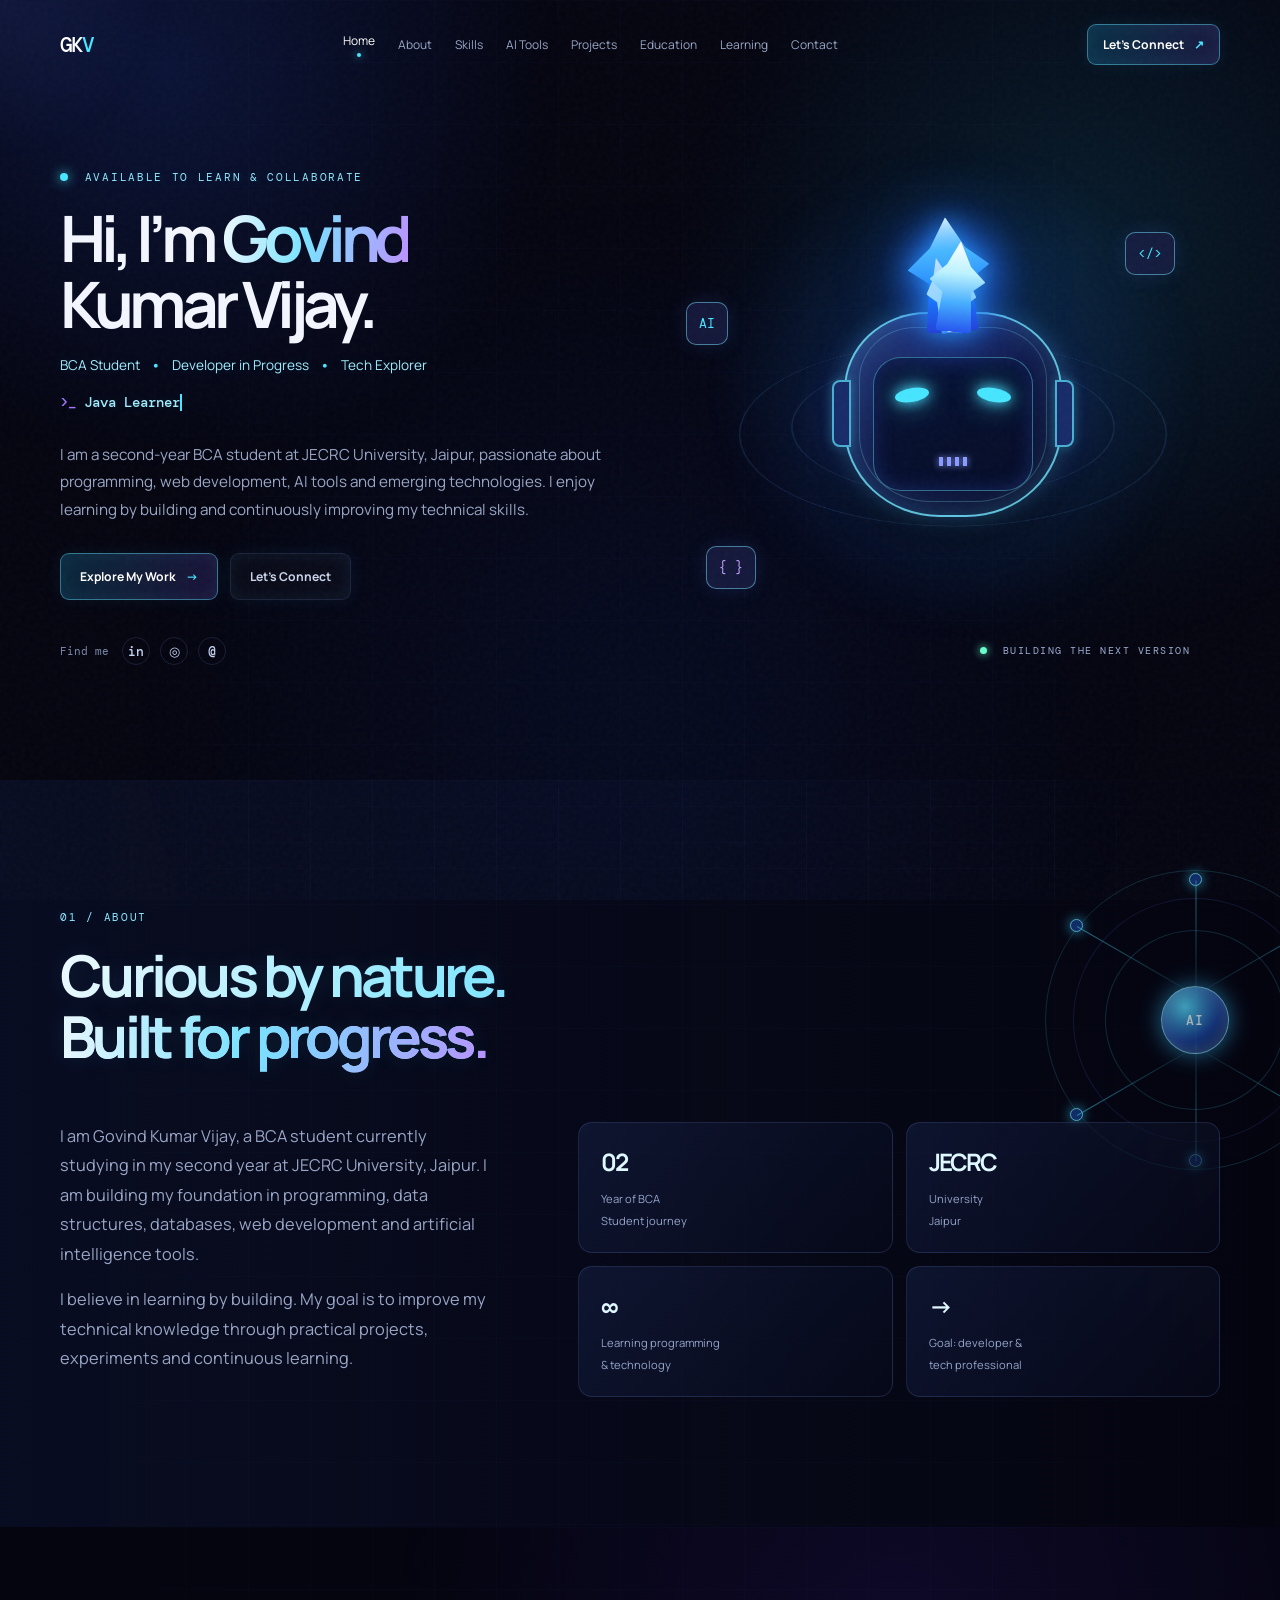
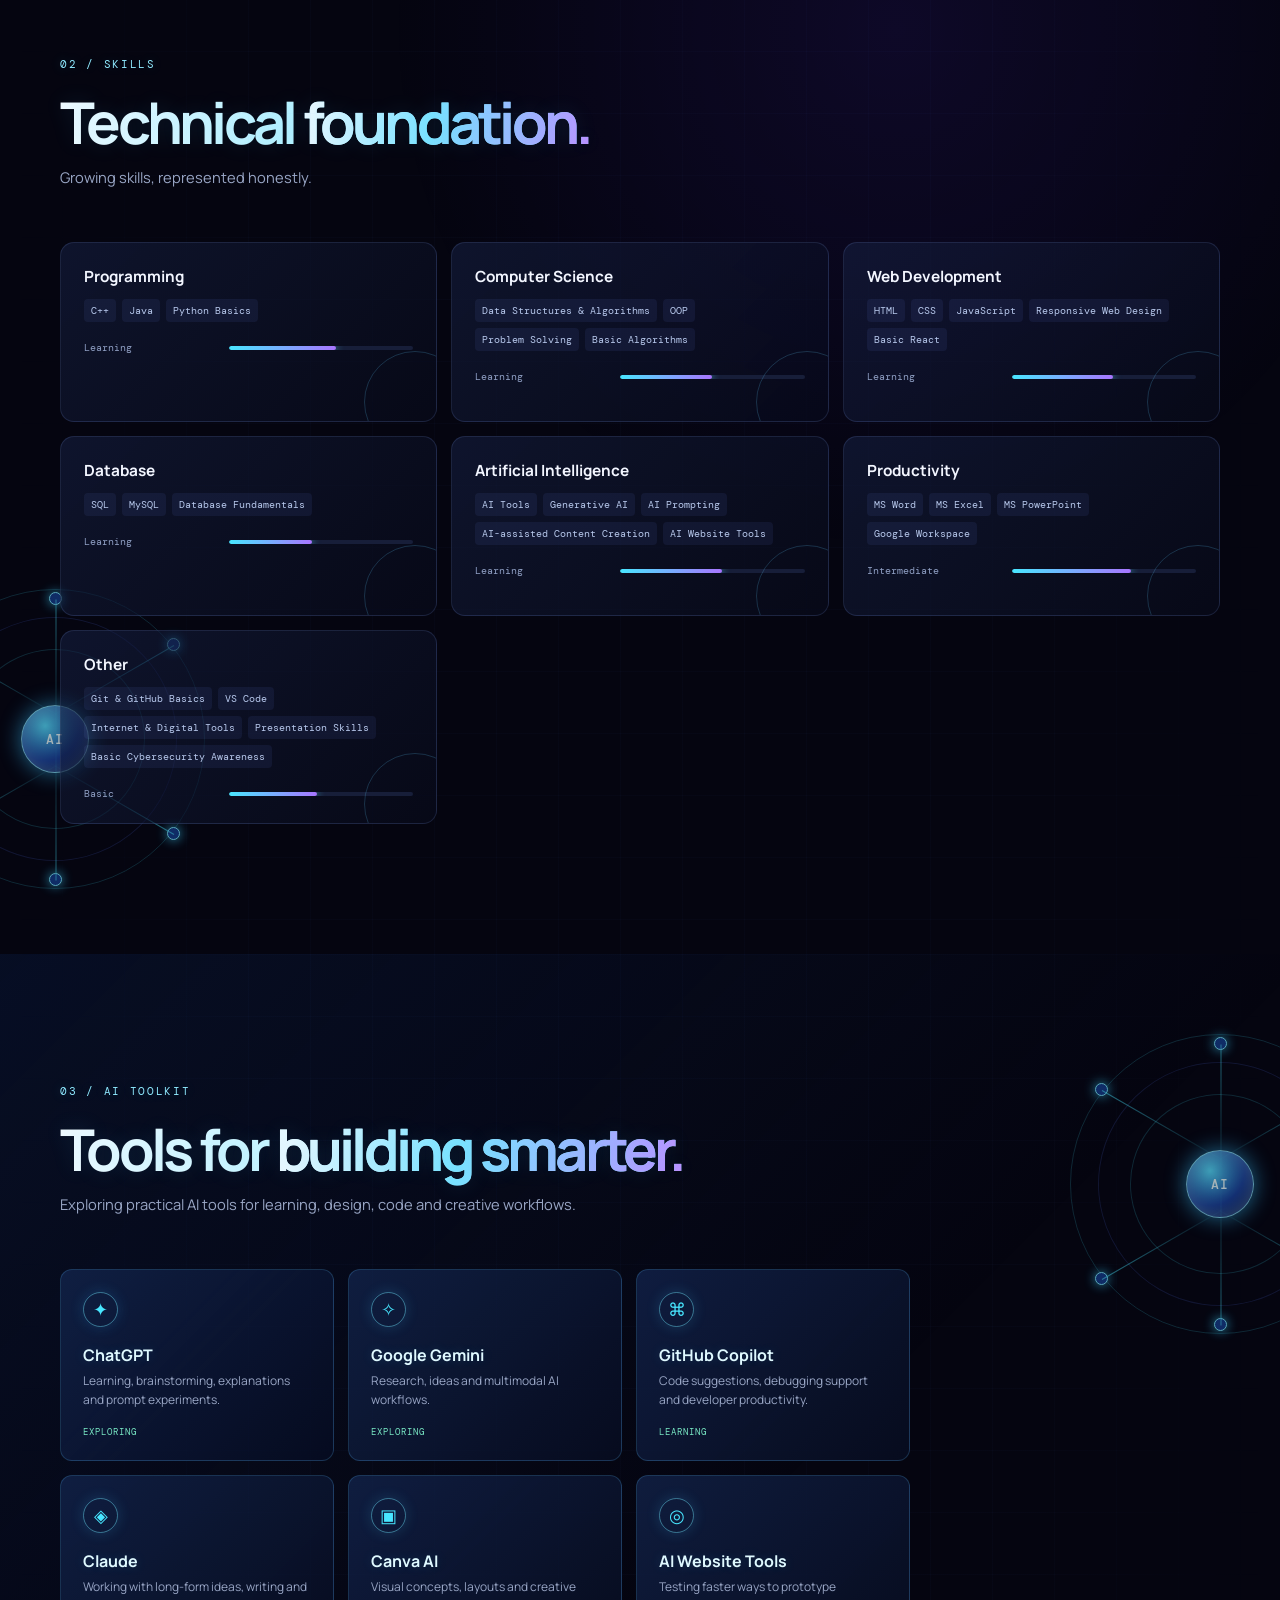
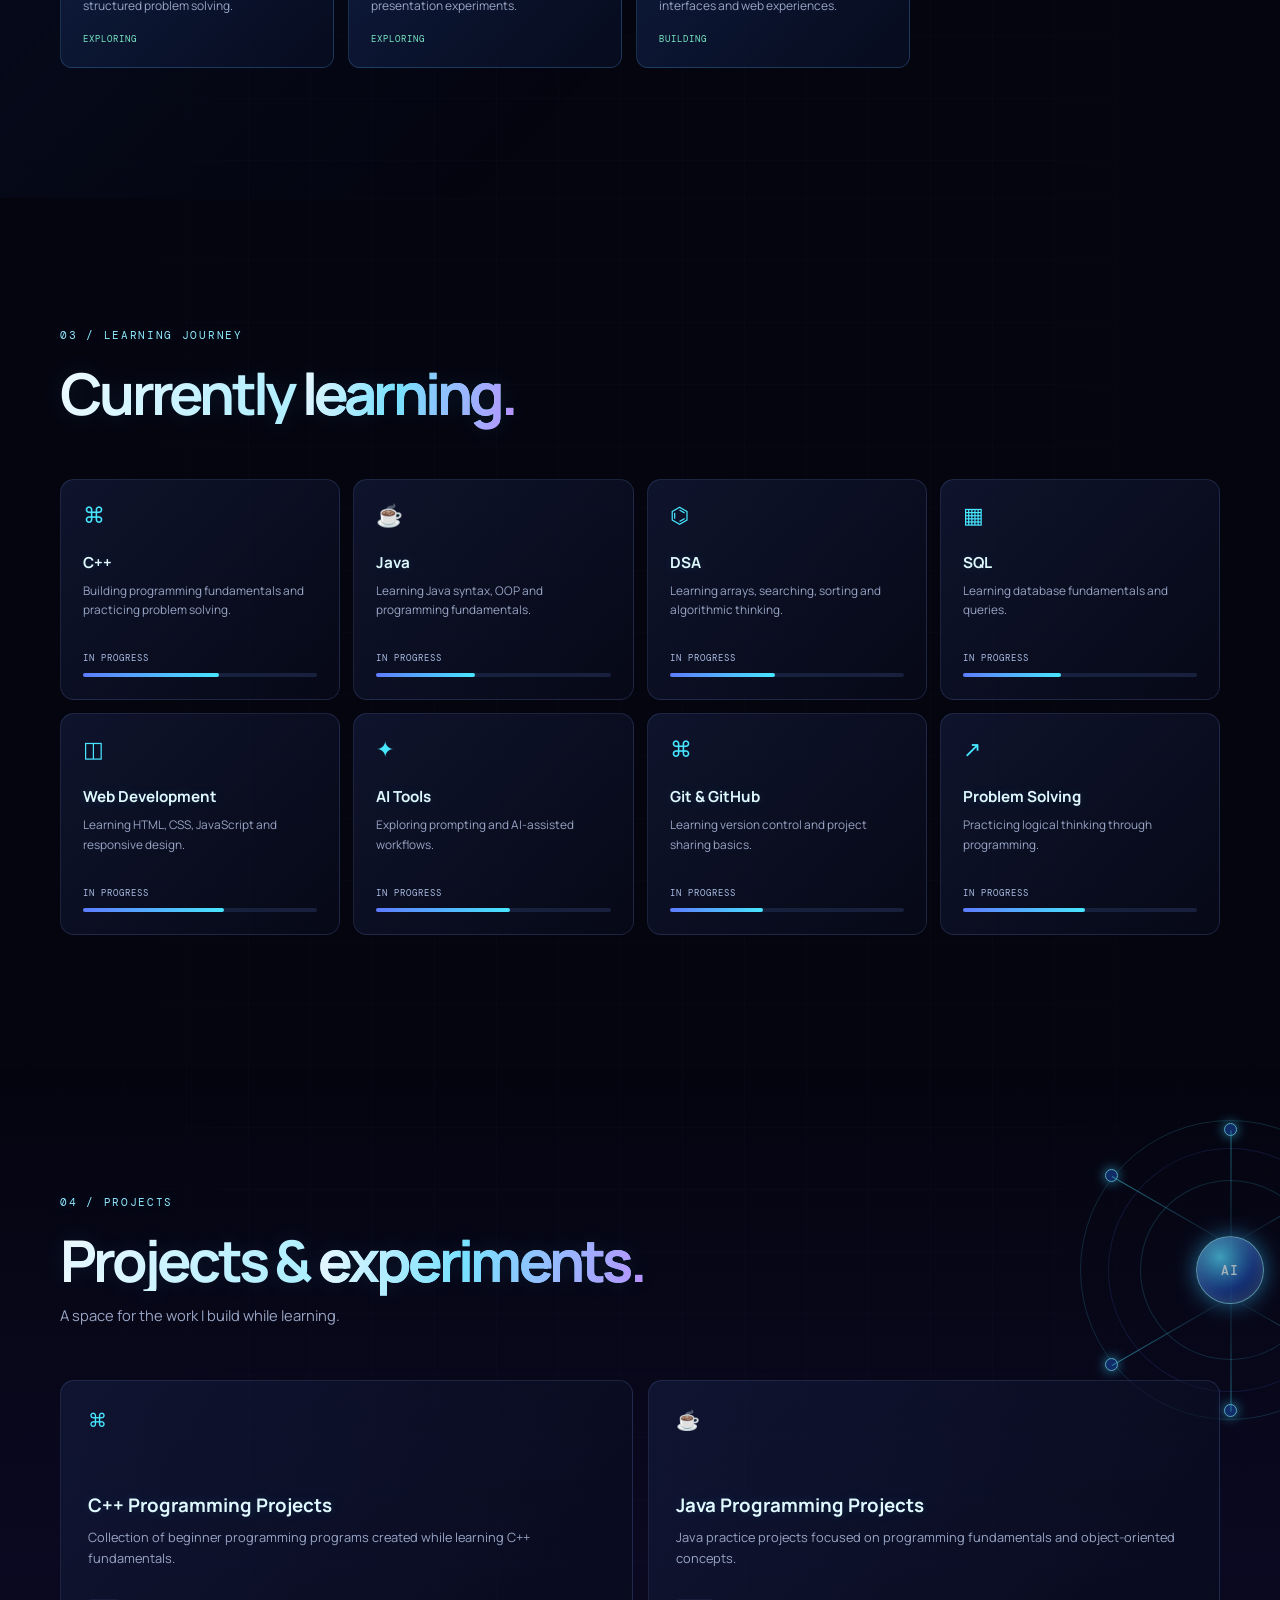
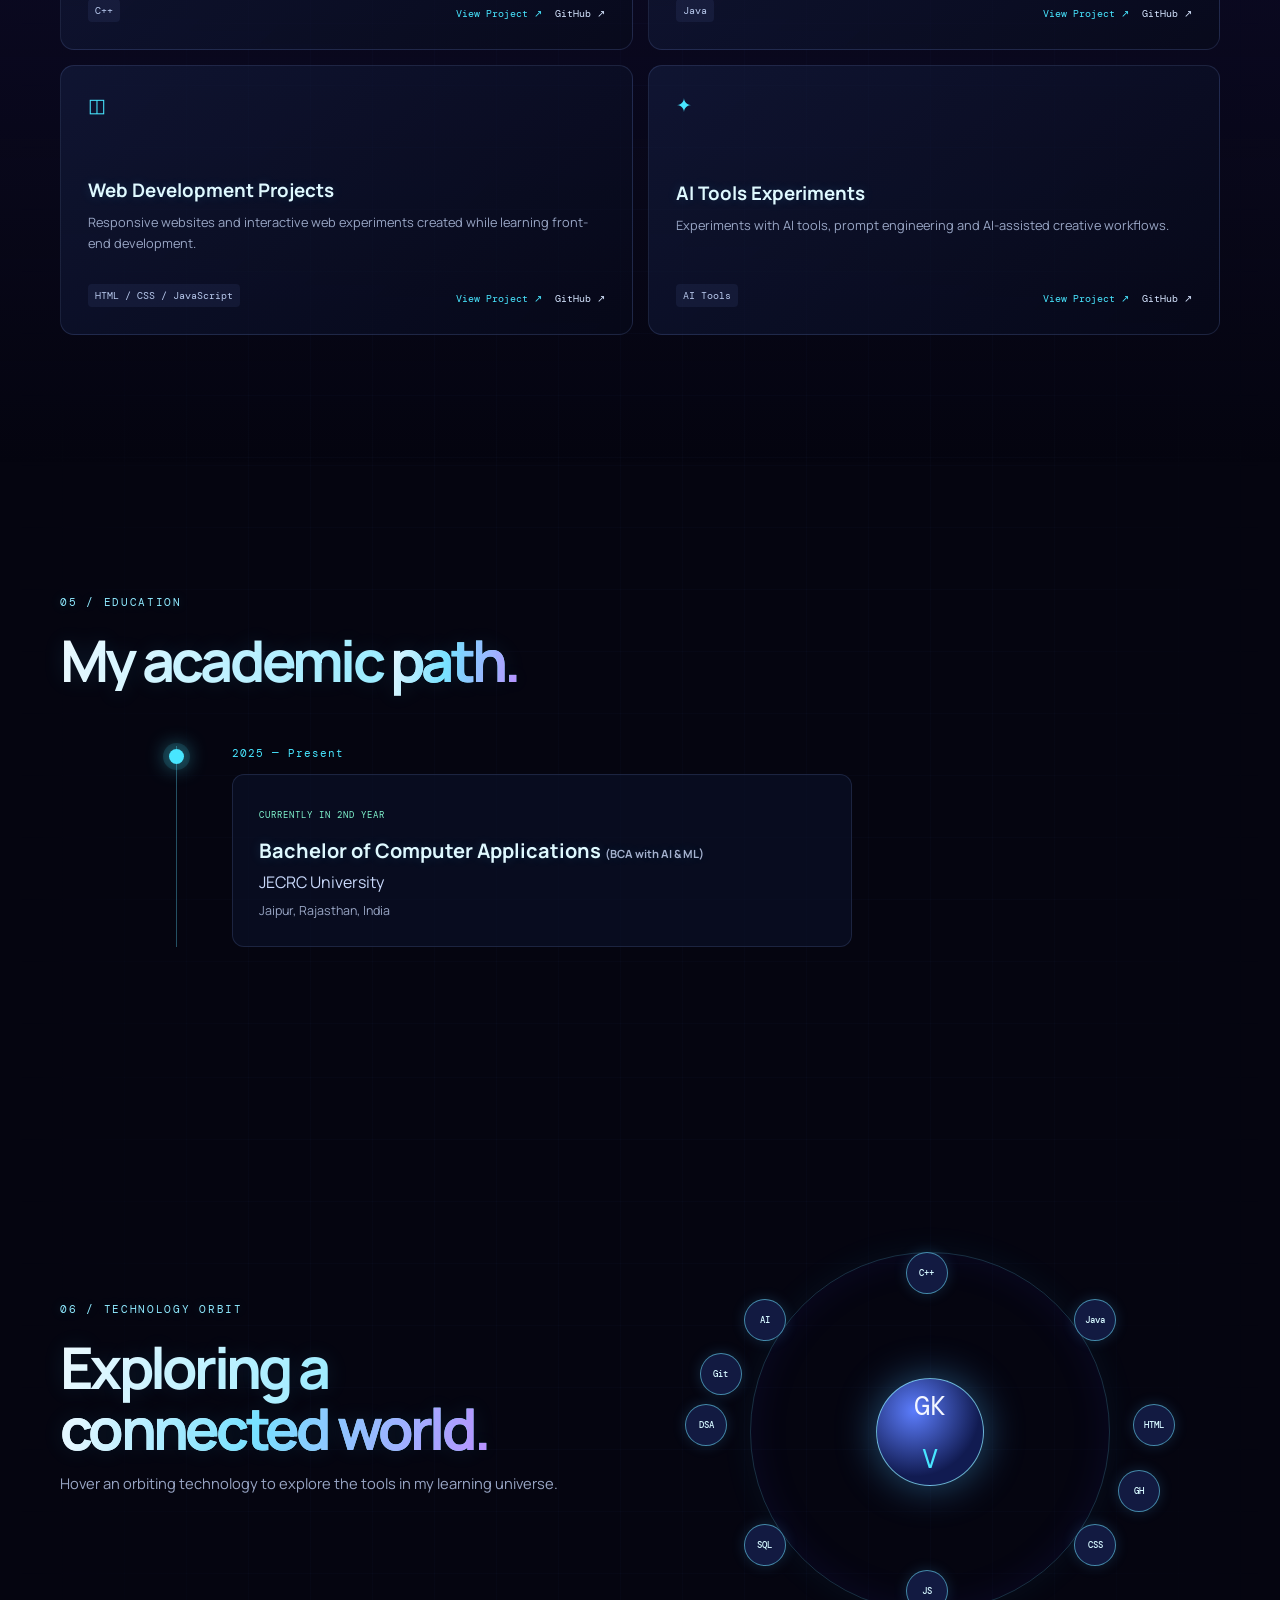
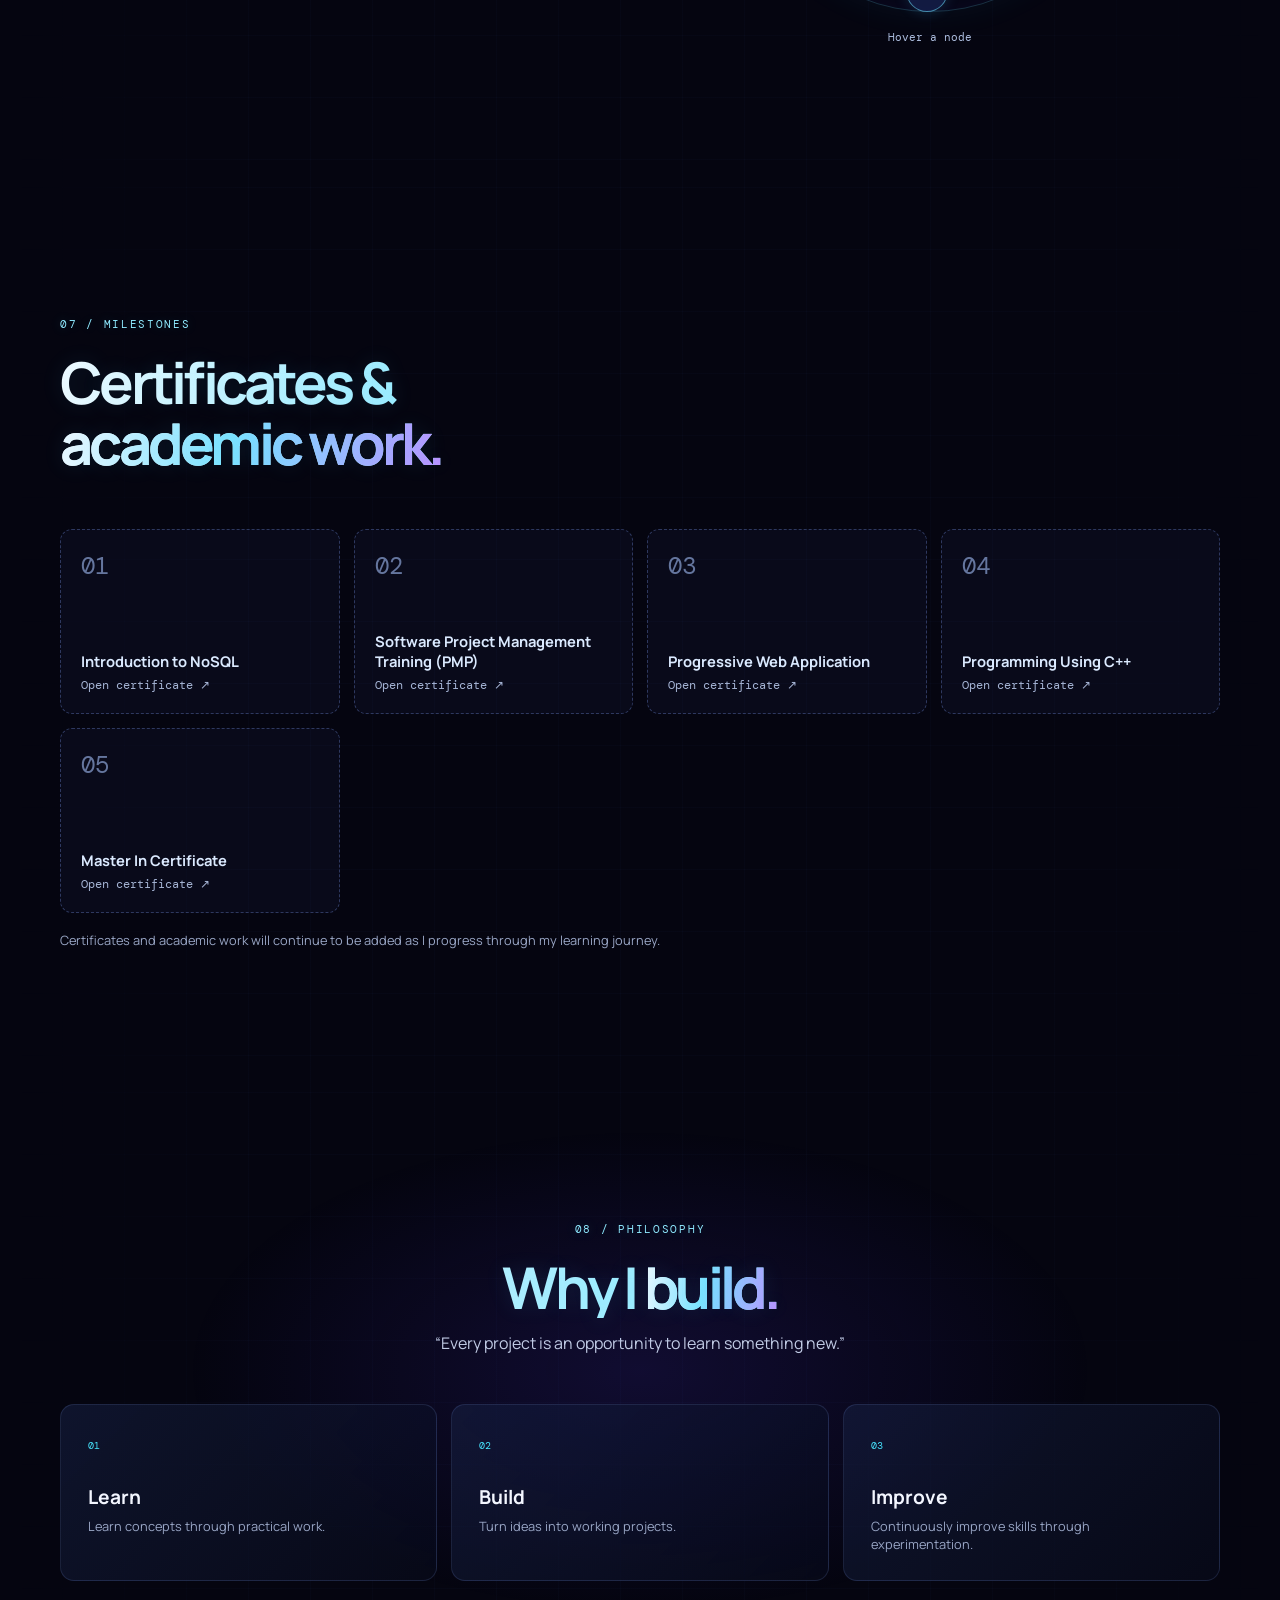
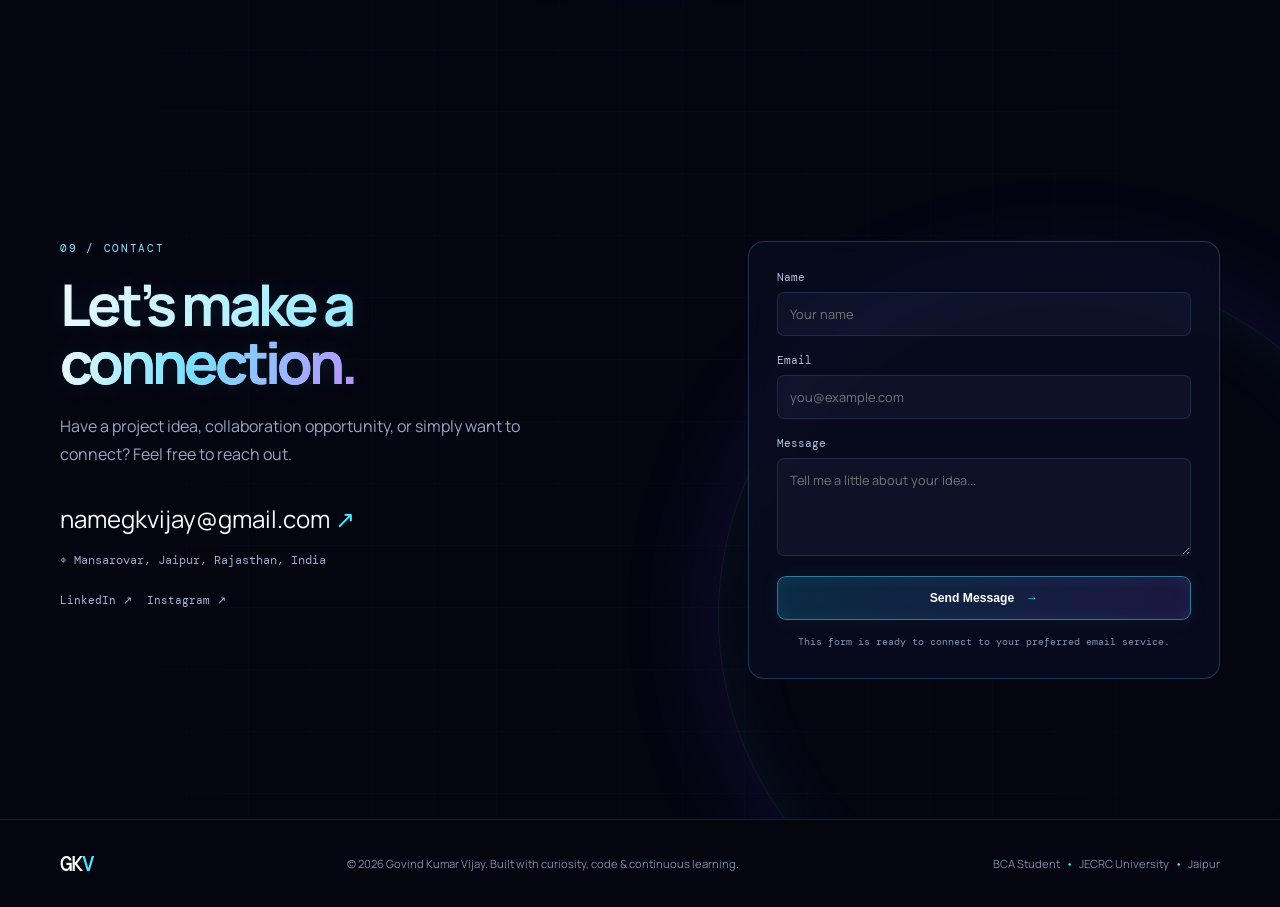
==== commit 43cd1b68: "Revise certificates section with new entries Updated the certificates section to include new academi" ====
--- a/index.html
+++ b/index.html
@@ -71,7 +71,7 @@
 
     <section class="section orbit-section section-grid"><div class="container orbit-layout"><div class="section-head reveal"><p class="eyebrow">06 / Technology Orbit</p><h2>Exploring a<br /><em>connected world.</em></h2><p>Hover an orbiting technology to explore the tools in my learning universe.</p></div><div class="tech-orbit reveal"><div class="orbit-ring"></div><div class="orbit-center">GK<span>V</span></div><div class="orbit-items"><button data-tech="C++ — programming fundamentals">C++</button><button data-tech="Java — OOP &amp; core syntax">Java</button><button data-tech="HTML — semantic structure">HTML</button><button data-tech="CSS — responsive styling">CSS</button><button data-tech="JavaScript — web interactivity">JS</button><button data-tech="SQL — database querying">SQL</button><button data-tech="DSA — algorithmic thinking">DSA</button><button data-tech="AI — tools &amp; workflows">AI</button><button data-tech="Git — version control basics">Git</button><button data-tech="GitHub — project sharing">GH</button></div><p class="tech-tooltip">Hover a node</p></div></div></section>
 
-    <section class="section certificates section-grid"><div class="container"><div class="section-head reveal"><p class="eyebrow">07 / Milestones</p><h2>Certificates &amp;<br /><em>academic work.</em></h2></div><div class="certificate-grid reveal"><a class="certificate certificate-link" href="assets/documents/govind-kumar-vijay-certificate.pdf" target="_blank"><span>01</span><div><strong>Basic Certificate</strong><p>Open certificate ↗</p></div></a><a class="certificate certificate-link" href="assets/documents/cpp-assignment-5.pdf" target="_blank"><span>02</span><div><strong>C++ Assignment 5</strong><p>Academic work · View PDF ↗</p></div></a><a class="certificate certificate-link" href="assets/documents/dbms-assignment-5.pdf" target="_blank"><span>03</span><div><strong>DBMS Assignment 5</strong><p>Academic work · View PDF ↗</p></div></a><a class="certificate certificate-link" href="assets/documents/spm-assignment-5.pdf" target="_blank"><span>04</span><div><strong>SPM Assignment 5</strong><p>Academic work · View PDF ↗</p></div></a></div><p class="future-note">Certificates and academic work will continue to be added as I progress through my learning journey.</p></div></section>
+    <section class="section certificates section-grid"><div class="container"><div class="section-head reveal"><p class="eyebrow">07 / Milestones</p><h2>Certificates &amp;<br /><em>academic work.</em></h2></div><div class="certificate-grid reveal"><a class="certificate certificate-link" href="assets/documents/introduction-to-nosql.pdf" target="_blank"><span>01</span><div><strong>Introduction to NoSQL</strong><p>Open certificate ↗</p></div></a><a class="certificate certificate-link" href="assets/documents/software-project-management-pmp.pdf" target="_blank"><span>02</span><div><strong>Software Project Management Training (PMP)</strong><p>Open certificate ↗</p></div></a><a class="certificate certificate-link" href="assets/documents/progressive-web-application.pdf" target="_blank"><span>03</span><div><strong>Progressive Web Application</strong><p>Open certificate ↗</p></div></a><a class="certificate certificate-link" href="assets/documents/programming-using-cpp.pdf" target="_blank"><span>04</span><div><strong>Programming Using C++</strong><p>Open certificate ↗</p></div></a><a class="certificate certificate-link" href="assets/documents/master-in-certificate.pdf" target="_blank"><span>05</span><div><strong>Master In Certificate</strong><p>Open certificate ↗</p></div></a></div><p class="future-note">Certificates and academic work will continue to be added as I progress through my learning journey.</p></div></section>
 
     <section class="section why section-grid"><div class="container"><div class="why-intro reveal"><p class="eyebrow">08 / Philosophy</p><h2>Why I <em>build.</em></h2><p>“Every project is an opportunity to learn something new.”</p></div><div class="why-cards reveal"><article><b>01</b><h3>Learn</h3><p>Learn concepts through practical work.</p></article><article><b>02</b><h3>Build</h3><p>Turn ideas into working projects.</p></article><article><b>03</b><h3>Improve</h3><p>Continuously improve skills through experimentation.</p></article></div></div></section>
 
